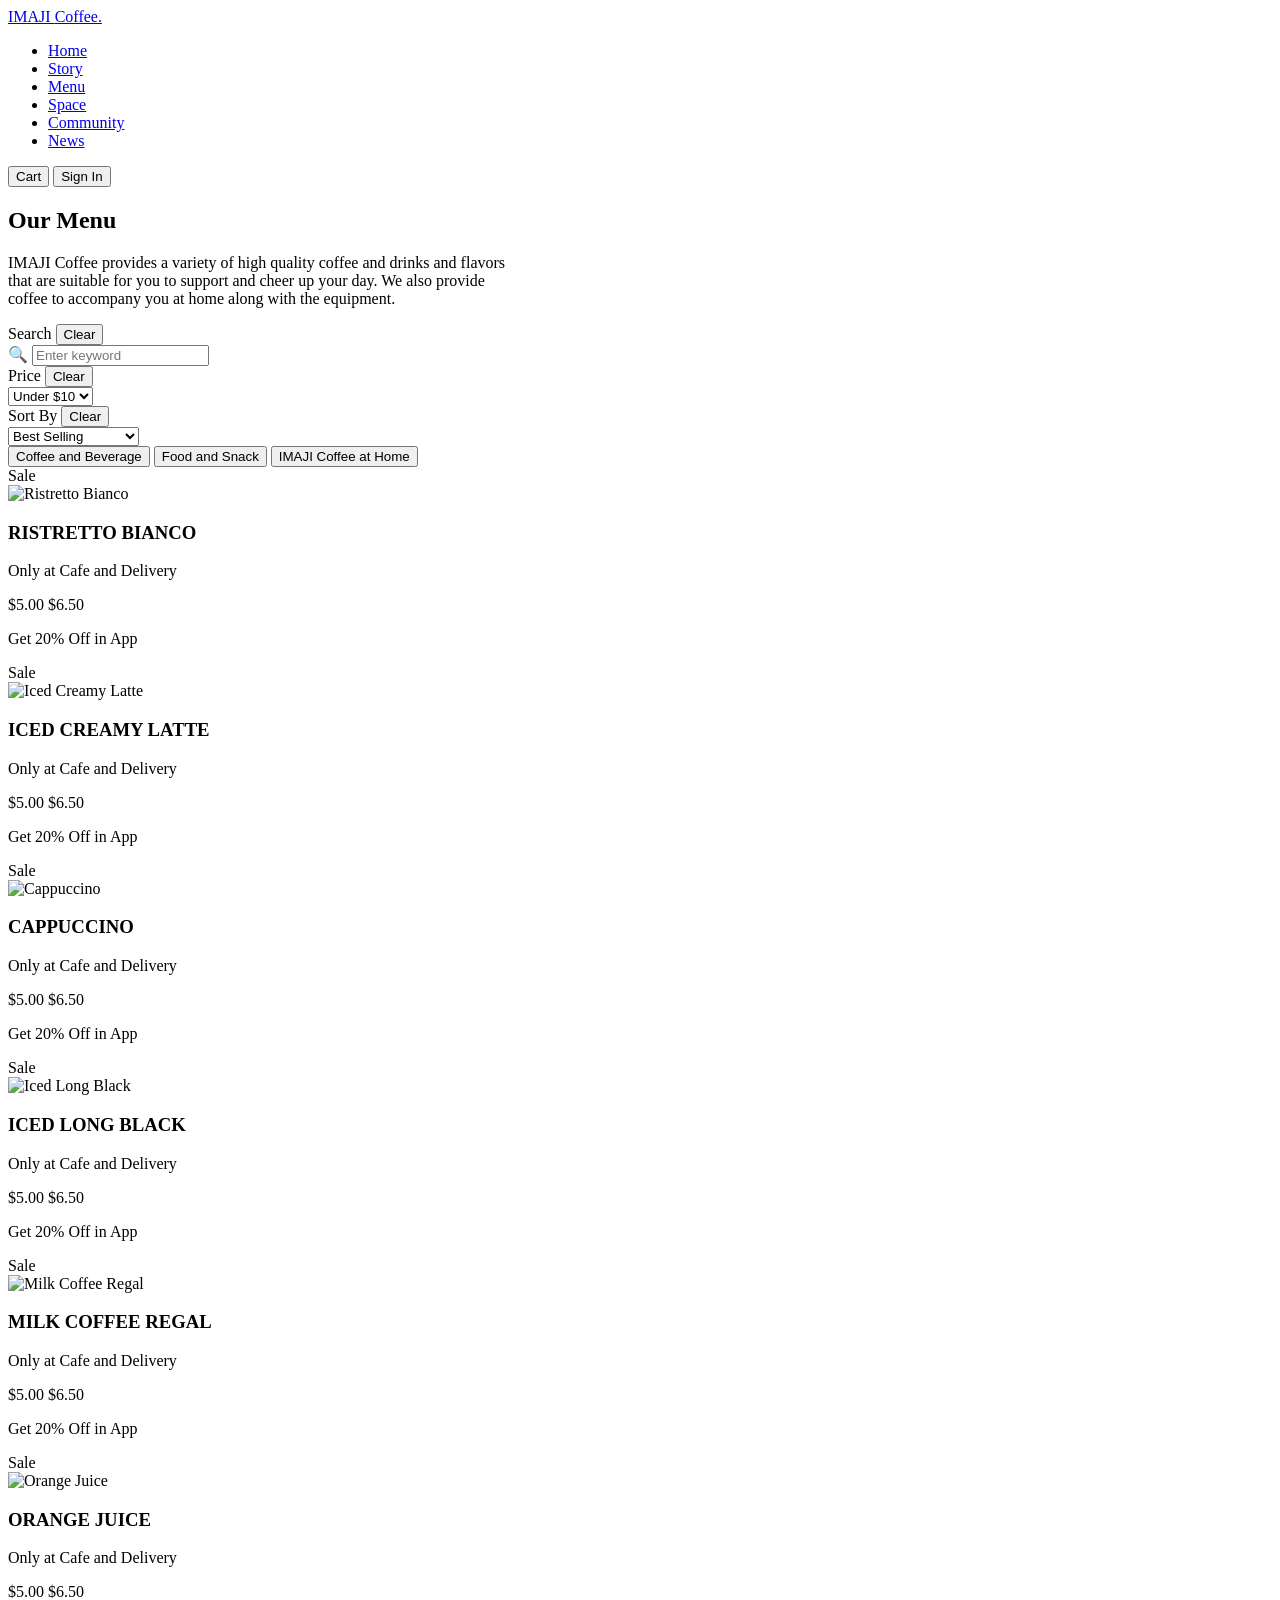
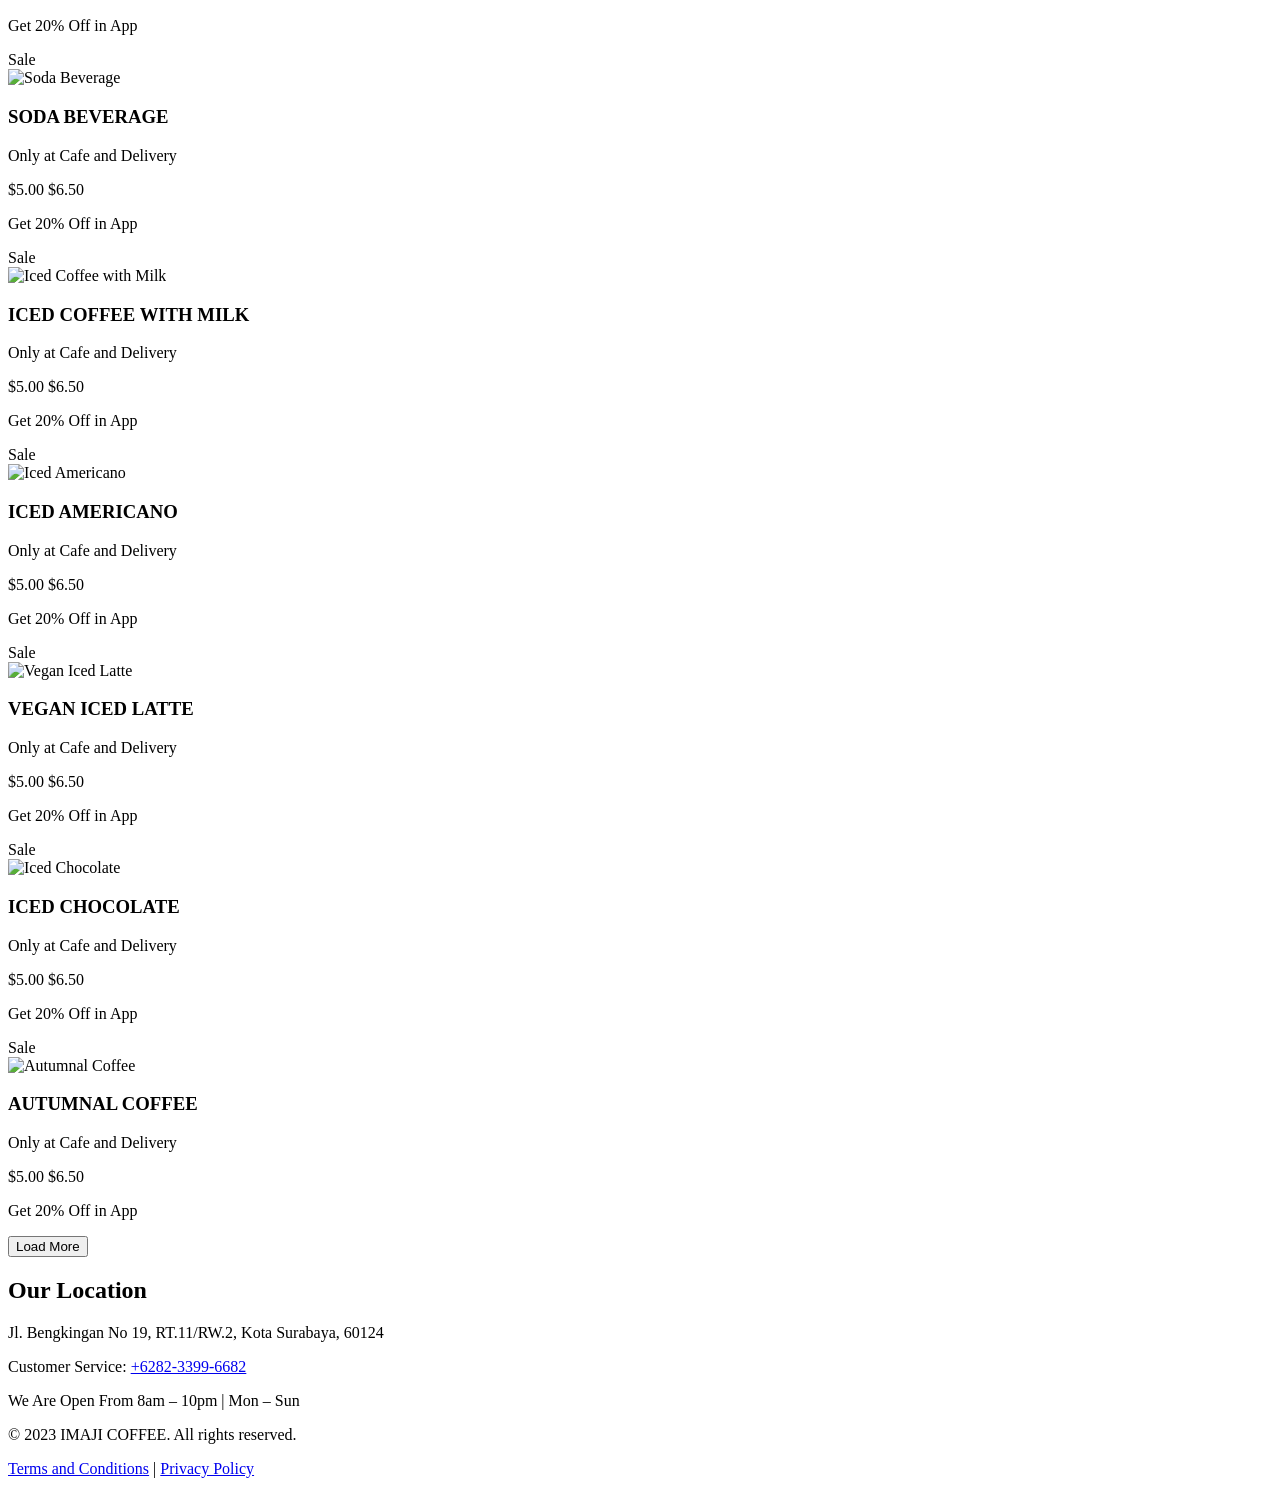
==== index.html @ 06285796 "added HTML structure" ====
<!DOCTYPE html>
<html lang="en">

<head>
    <meta charset="UTF-8">
    <meta name="viewport" content="width=device-width, initial-scale=1.0">
    <title>IMAJI Coffee.</title>
    <link rel="stylesheet" href="./styles/style.css" />
</head>

<body class="page">

    <header class="header">
        <div class="header__inner container">
            <a href="#" class="header__logo">IMAJI <span class="header__logo-accent">Coffee.</span></a>

            <nav class="header__nav nav" aria-label="Main navigation">
                <ul class="nav__list">
                    <li class="nav__item"><a class="nav__link nav__link--active" href="#">Home</a></li>
                    <li class="nav__item"><a class="nav__link" href="#">Story</a></li>
                    <li class="nav__item"><a class="nav__link" href="#">Menu</a></li>
                    <li class="nav__item"><a class="nav__link" href="#">Space</a></li>
                    <li class="nav__item"><a class="nav__link" href="#">Community</a></li>
                    <li class="nav__item"><a class="nav__link" href="#">News</a></li>
                </ul>
            </nav>

            <div class="header__actions">
                <button class="btn btn--small">Cart</button>
                <button class="btn btn--small btn--outline">Sign In</button>
            </div>
        </div>
    </header>

    <main class="main">
        <section class="hero">
            <div class="hero__inner container">
                <h1 class="hero__title">Our Menu</h1>
                <p class="hero__subtitle">
                    IMAJI Coffee provides a variety of high quality coffee and drinks and flavors<br>
                    that are suitable for you to support and cheer up your day. We also provide<br>
                    coffee to accompany you at home along with the equipment.
                </p>
            </div>
        </section>

        <section class="filters">
            <div class="filters__inner container">
                <form class="filters__form" action="#" method="get">

                    <div class="filters__field filters__field--search">
                        <div class="filters__label-row">
                            <label for="search" class="filters__label">Search</label>
                            <button class="filters__clear" type="button">Clear</button>
                        </div>

                        <div class="filters__control filters__control--search">
                            <span class="filters__icon" aria-hidden="true">🔍</span>
                            <input class="filters__input filters__input--text" type="search" id="search" name="search"
                                placeholder="Enter keyword" />
                        </div>
                    </div>

                    <div class="filters__field filters__field--price">
                        <div class="filters__label-row">
                            <label for="price" class="filters__label">Price</label>
                            <button class="filters__clear" type="button">Clear</button>
                        </div>

                        <div class="filters__control">
                            <select class="filters__input filters__input--select" id="price" name="price">
                                <option value="">Under $10</option>
                                <option value="10-20">$10 – $20</option>
                                <option value="20+">$20+</option>
                            </select>
                        </div>
                    </div>

                    <div class="filters__field filters__field--sort">
                        <div class="filters__label-row">
                            <label for="sort" class="filters__label">Sort By</label>
                            <button class="filters__clear" type="button">Clear</button>
                        </div>

                        <div class="filters__control">
                            <select class="filters__input filters__input--select" id="sort" name="sort">
                                <option value="best">Best Selling</option>
                                <option value="price-low">Price: Low to High</option>
                                <option value="price-high">Price: High to Low</option>
                            </select>
                        </div>
                    </div>

                </form>

                <div class="filters__categories" aria-label="Menu categories">
                    <button class="filters__category filters__category--active" type="button">
                        Coffee and Beverage
                    </button>
                    <button class="filters__category" type="button">
                        Food and Snack
                    </button>
                    <button class="filters__category" type="button">
                        IMAJI Coffee at Home
                    </button>
                </div>
            </div>
        </section>

        <section class="products">
            <div class="products__inner container">
                <div class="products__grid">
                    <article class="product-card product-card--sale">
                        <div class="product-card__badge">Sale</div>
                        <img src="img/menu-1.jpg" alt="Ristretto Bianco" class="product-card__image">
                        <h3 class="product-card__name">RISTRETTO BIANCO</h3>
                        <p class="product-card__tagline">Only at Cafe and Delivery</p>
                        <div class="product-card__price">
                            <span class="product-card__price-current">$5.00</span>
                            <span class="product-card__price-old">$6.50</span>
                        </div>
                        <p class="product-card__note">Get 20% Off in App</p>
                    </article>

                    <article class="product-card product-card--sale">
                        <div class="product-card__badge">Sale</div>
                        <img src="img/menu-2.jpg" alt="Iced Creamy Latte" class="product-card__image">
                        <h3 class="product-card__name">ICED CREAMY LATTE</h3>
                        <p class="product-card__tagline">Only at Cafe and Delivery</p>
                        <div class="product-card__price">
                            <span class="product-card__price-current">$5.00</span>
                            <span class="product-card__price-old">$6.50</span>
                        </div>
                        <p class="product-card__note">Get 20% Off in App</p>
                    </article>

                    <article class="product-card product-card--sale">
                        <div class="product-card__badge">Sale</div>
                        <img src="img/menu-3.jpg" alt="Cappuccino" class="product-card__image">
                        <h3 class="product-card__name">CAPPUCCINO</h3>
                        <p class="product-card__tagline">Only at Cafe and Delivery</p>
                        <div class="product-card__price">
                            <span class="product-card__price-current">$5.00</span>
                            <span class="product-card__price-old">$6.50</span>
                        </div>
                        <p class="product-card__note">Get 20% Off in App</p>
                    </article>

                    <article class="product-card product-card--sale">
                        <div class="product-card__badge">Sale</div>
                        <img src="img/menu-4.jpg" alt="Iced Long Black" class="product-card__image">
                        <h3 class="product-card__name">ICED LONG BLACK</h3>
                        <p class="product-card__tagline">Only at Cafe and Delivery</p>
                        <div class="product-card__price">
                            <span class="product-card__price-current">$5.00</span>
                            <span class="product-card__price-old">$6.50</span>
                        </div>
                        <p class="product-card__note">Get 20% Off in App</p>
                    </article>

                    <article class="product-card product-card--sale">
                        <div class="product-card__badge">Sale</div>
                        <img src="img/menu-5.jpg" alt="Milk Coffee Regal" class="product-card__image">
                        <h3 class="product-card__name">MILK COFFEE REGAL</h3>
                        <p class="product-card__tagline">Only at Cafe and Delivery</p>
                        <div class="product-card__price">
                            <span class="product-card__price-current">$5.00</span>
                            <span class="product-card__price-old">$6.50</span>
                        </div>
                        <p class="product-card__note">Get 20% Off in App</p>
                    </article>

                    <article class="product-card product-card--sale">
                        <div class="product-card__badge">Sale</div>
                        <img src="img/menu-6.jpg" alt="Orange Juice" class="product-card__image">
                        <h3 class="product-card__name">ORANGE JUICE</h3>
                        <p class="product-card__tagline">Only at Cafe and Delivery</p>
                        <div class="product-card__price">
                            <span class="product-card__price-current">$5.00</span>
                            <span class="product-card__price-old">$6.50</span>
                        </div>
                        <p class="product-card__note">Get 20% Off in App</p>
                    </article>

                    <article class="product-card product-card--sale">
                        <div class="product-card__badge">Sale</div>
                        <img src="img/menu-7.jpg" alt="Soda Beverage" class="product-card__image">
                        <h3 class="product-card__name">SODA BEVERAGE</h3>
                        <p class="product-card__tagline">Only at Cafe and Delivery</p>
                        <div class="product-card__price">
                            <span class="product-card__price-current">$5.00</span>
                            <span class="product-card__price-old">$6.50</span>
                        </div>
                        <p class="product-card__note">Get 20% Off in App</p>
                    </article>

                    <article class="product-card product-card--sale">
                        <div class="product-card__badge">Sale</div>
                        <img src="img/menu-8.jpg" alt="Iced Coffee with Milk" class="product-card__image">
                        <h3 class="product-card__name">ICED COFFEE WITH MILK</h3>
                        <p class="product-card__tagline">Only at Cafe and Delivery</p>
                        <div class="product-card__price">
                            <span class="product-card__price-current">$5.00</span>
                            <span class="product-card__price-old">$6.50</span>
                        </div>
                        <p class="product-card__note">Get 20% Off in App</p>
                    </article>

                    <article class="product-card product-card--sale">
                        <div class="product-card__badge">Sale</div>
                        <img src="img/menu-9.jpg" alt="Iced Americano" class="product-card__image">
                        <h3 class="product-card__name">ICED AMERICANO</h3>
                        <p class="product-card__tagline">Only at Cafe and Delivery</p>
                        <div class="product-card__price">
                            <span class="product-card__price-current">$5.00</span>
                            <span class="product-card__price-old">$6.50</span>
                        </div>
                        <p class="product-card__note">Get 20% Off in App</p>
                    </article>

                    <article class="product-card product-card--sale">
                        <div class="product-card__badge">Sale</div>
                        <img src="img/menu-10.jpg" alt="Vegan Iced Latte" class="product-card__image">
                        <h3 class="product-card__name">VEGAN ICED LATTE</h3>
                        <p class="product-card__tagline">Only at Cafe and Delivery</p>
                        <div class="product-card__price">
                            <span class="product-card__price-current">$5.00</span>
                            <span class="product-card__price-old">$6.50</span>
                        </div>
                        <p class="product-card__note">Get 20% Off in App</p>
                    </article>

                    <article class="product-card product-card--sale">
                        <div class="product-card__badge">Sale</div>
                        <img src="img/menu-11.jpg" alt="Iced Chocolate" class="product-card__image">
                        <h3 class="product-card__name">ICED CHOCOLATE</h3>
                        <p class="product-card__tagline">Only at Cafe and Delivery</p>
                        <div class="product-card__price">
                            <span class="product-card__price-current">$5.00</span>
                            <span class="product-card__price-old">$6.50</span>
                        </div>
                        <p class="product-card__note">Get 20% Off in App</p>
                    </article>

                    <article class="product-card product-card--sale">
                        <div class="product-card__badge">Sale</div>
                        <img src="img/menu-12.jpg" alt="Autumnal Coffee" class="product-card__image">
                        <h3 class="product-card__name">AUTUMNAL COFFEE</h3>
                        <p class="product-card__tagline">Only at Cafe and Delivery</p>
                        <div class="product-card__price">
                            <span class="product-card__price-current">$5.00</span>
                            <span class="product-card__price-old">$6.50</span>
                        </div>
                        <p class="product-card__note">Get 20% Off in App</p>
                    </article>
                </div>

                <div class="products__more">
                    <button class="btn btn--load" type="button">Load More</button>
                </div>
            </div>
        </section>

        <section class="location">
            <div class="location__inner container">
                <h2 class="location__title">Our Location</h2>
                <p class="location__address">
                    Jl. Bengkingan No 19, RT.11/RW.2, Kota Surabaya, 60124
                </p>
                <p class="location__contact">
                    Customer Service: <a href="tel:+628233996682">+6282-3399-6682</a>
                </p>
                <p class="location__hours">
                    We Are Open From 8am – 10pm | Mon – Sun
                </p>
            </div>
        </section>
    </main>

    <footer class="footer">
        <div class="footer__inner container">
            <p class="footer__copy">© 2023 IMAJI COFFEE. All rights reserved.</p>
            <p class="footer__links">
                <a href="#">Terms and Conditions</a>
                <span class="footer__divider">|</span>
                <a href="#">Privacy Policy</a>
            </p>
        </div>
    </footer>

    <!-- <script src="./js/main.js"></script> -->
</body>

</html>
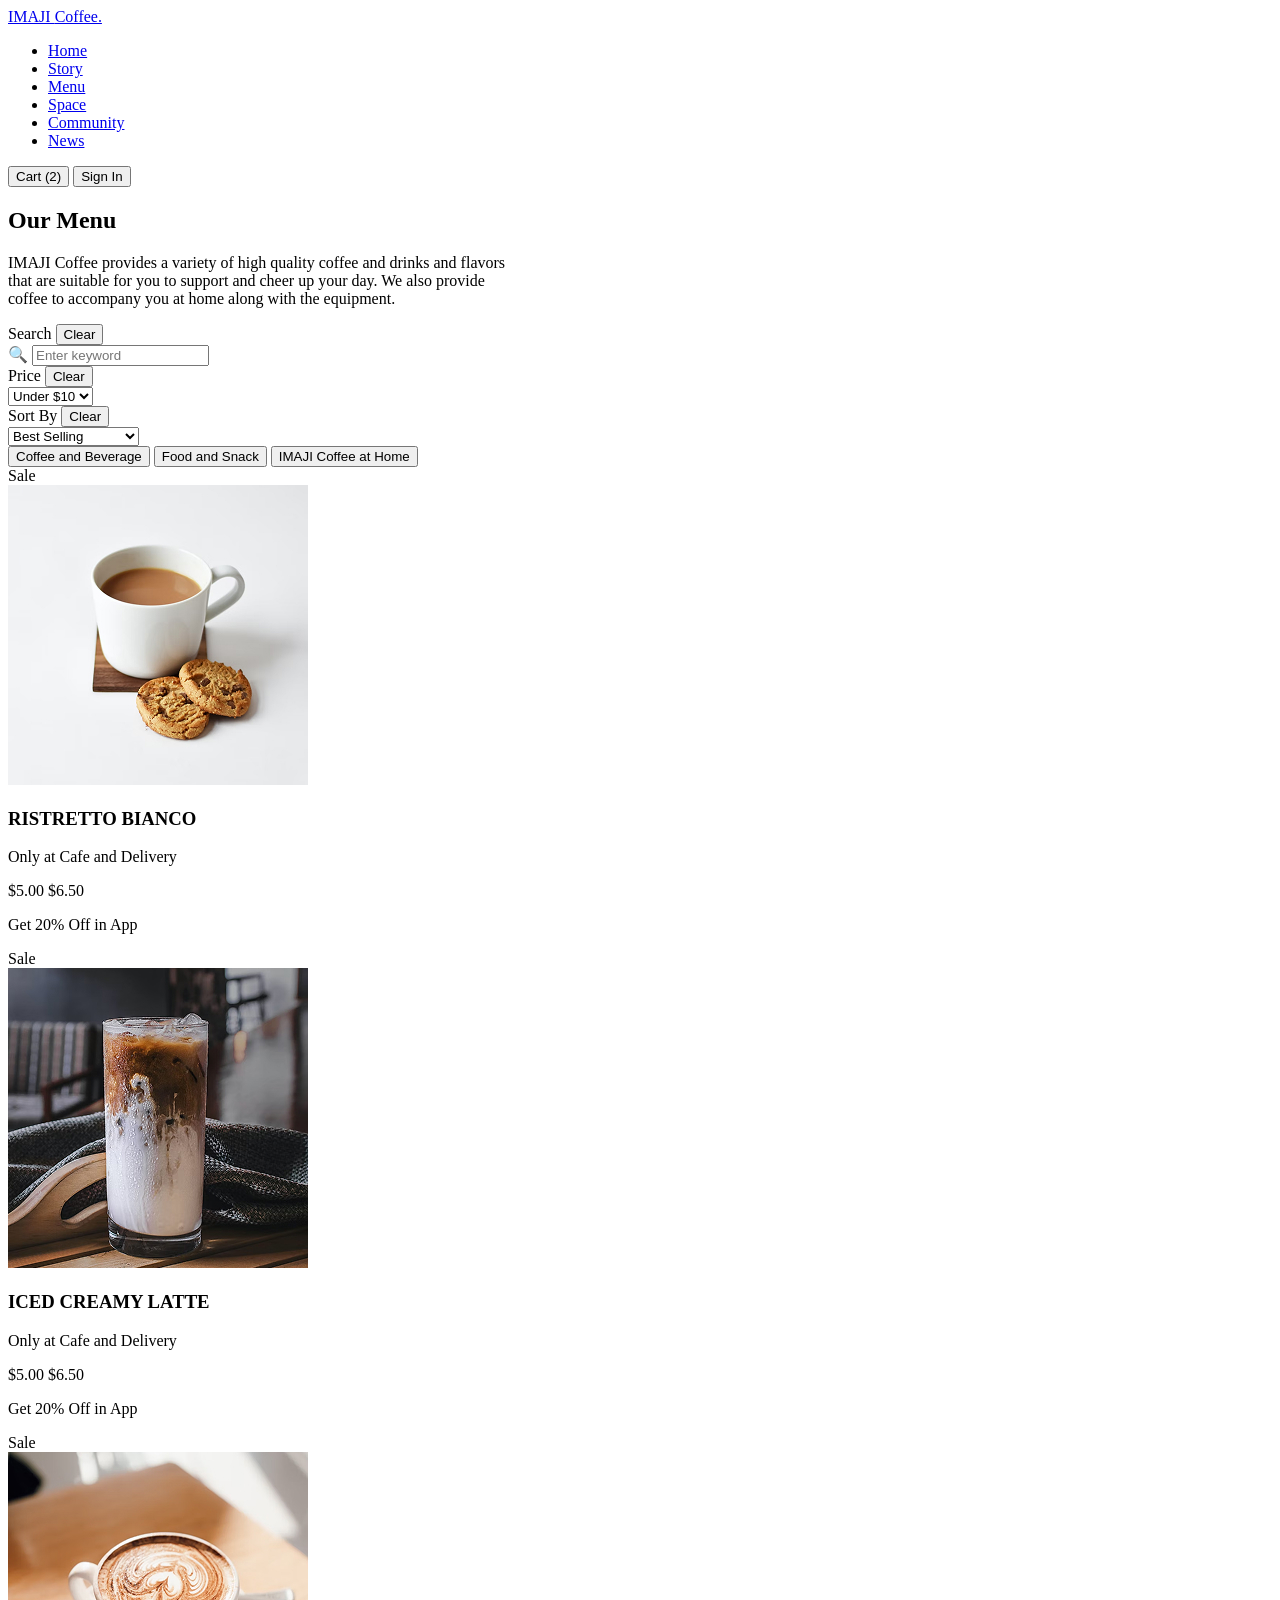
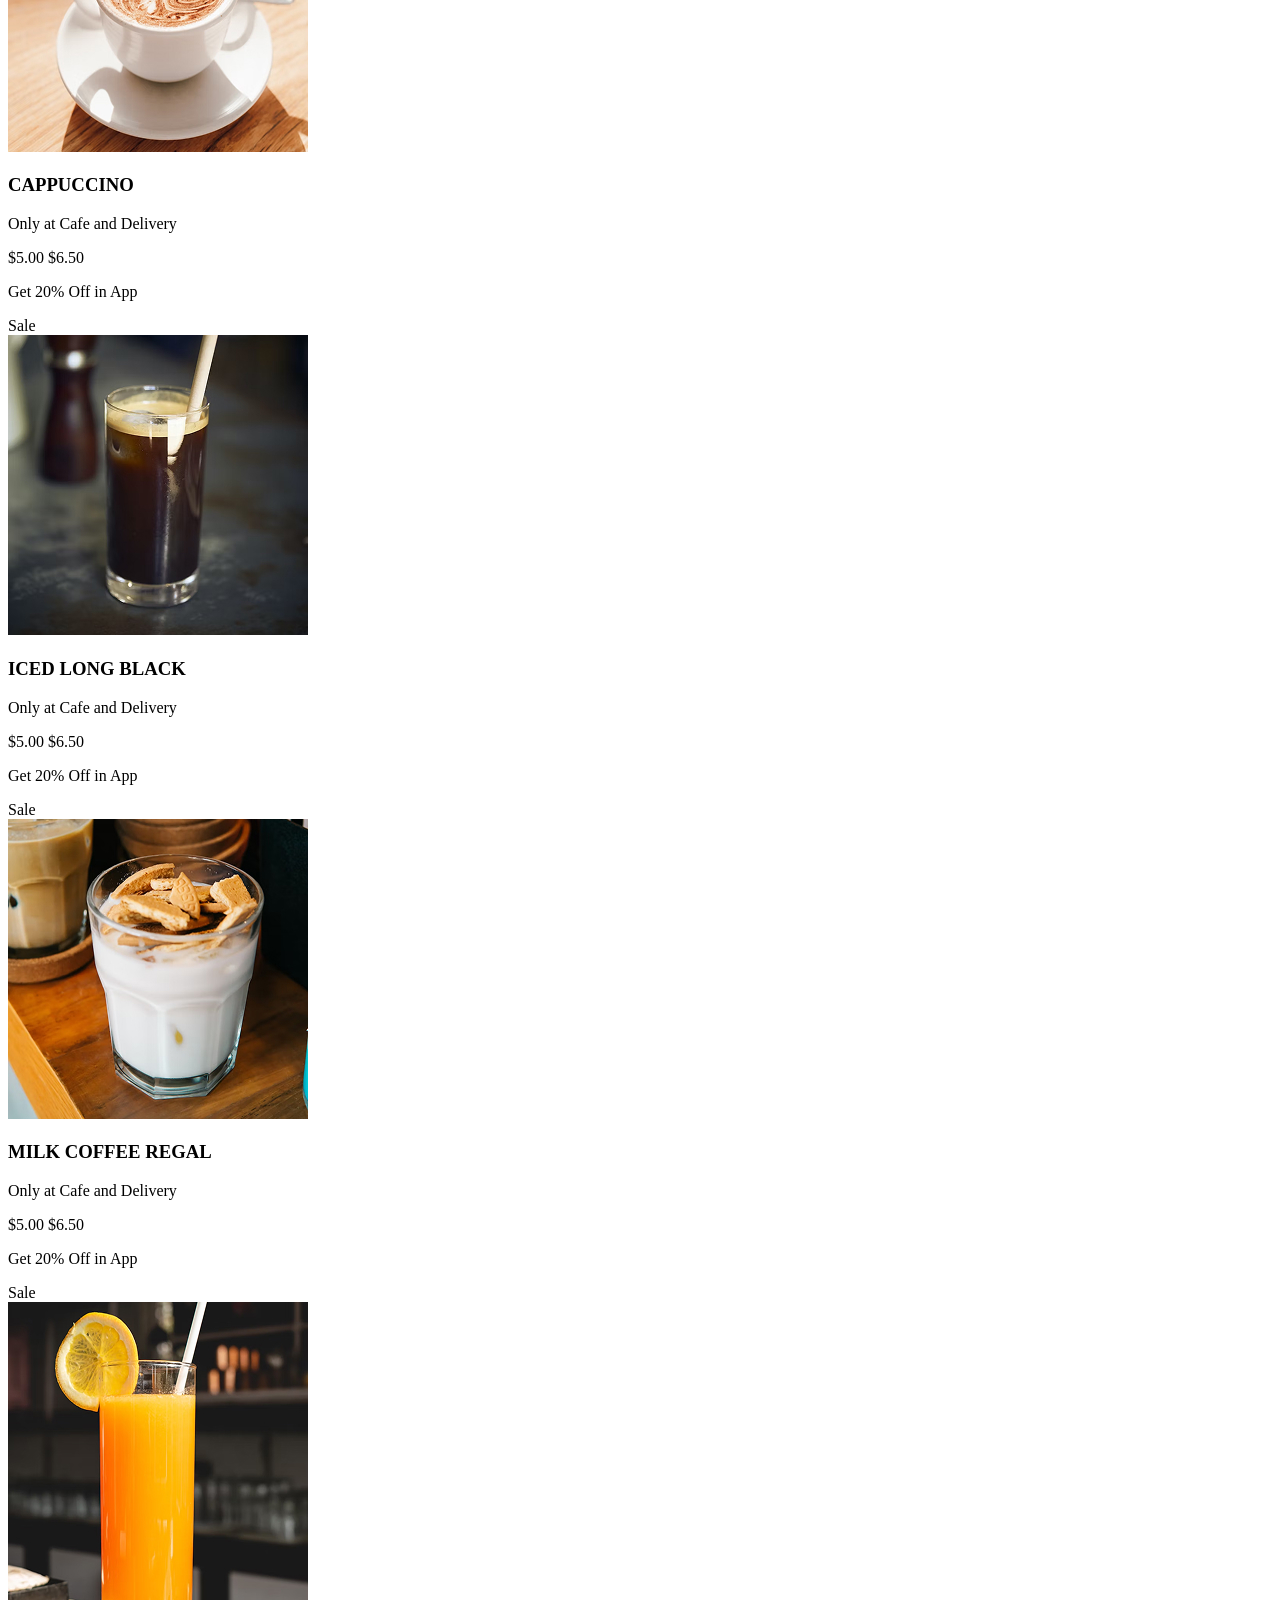
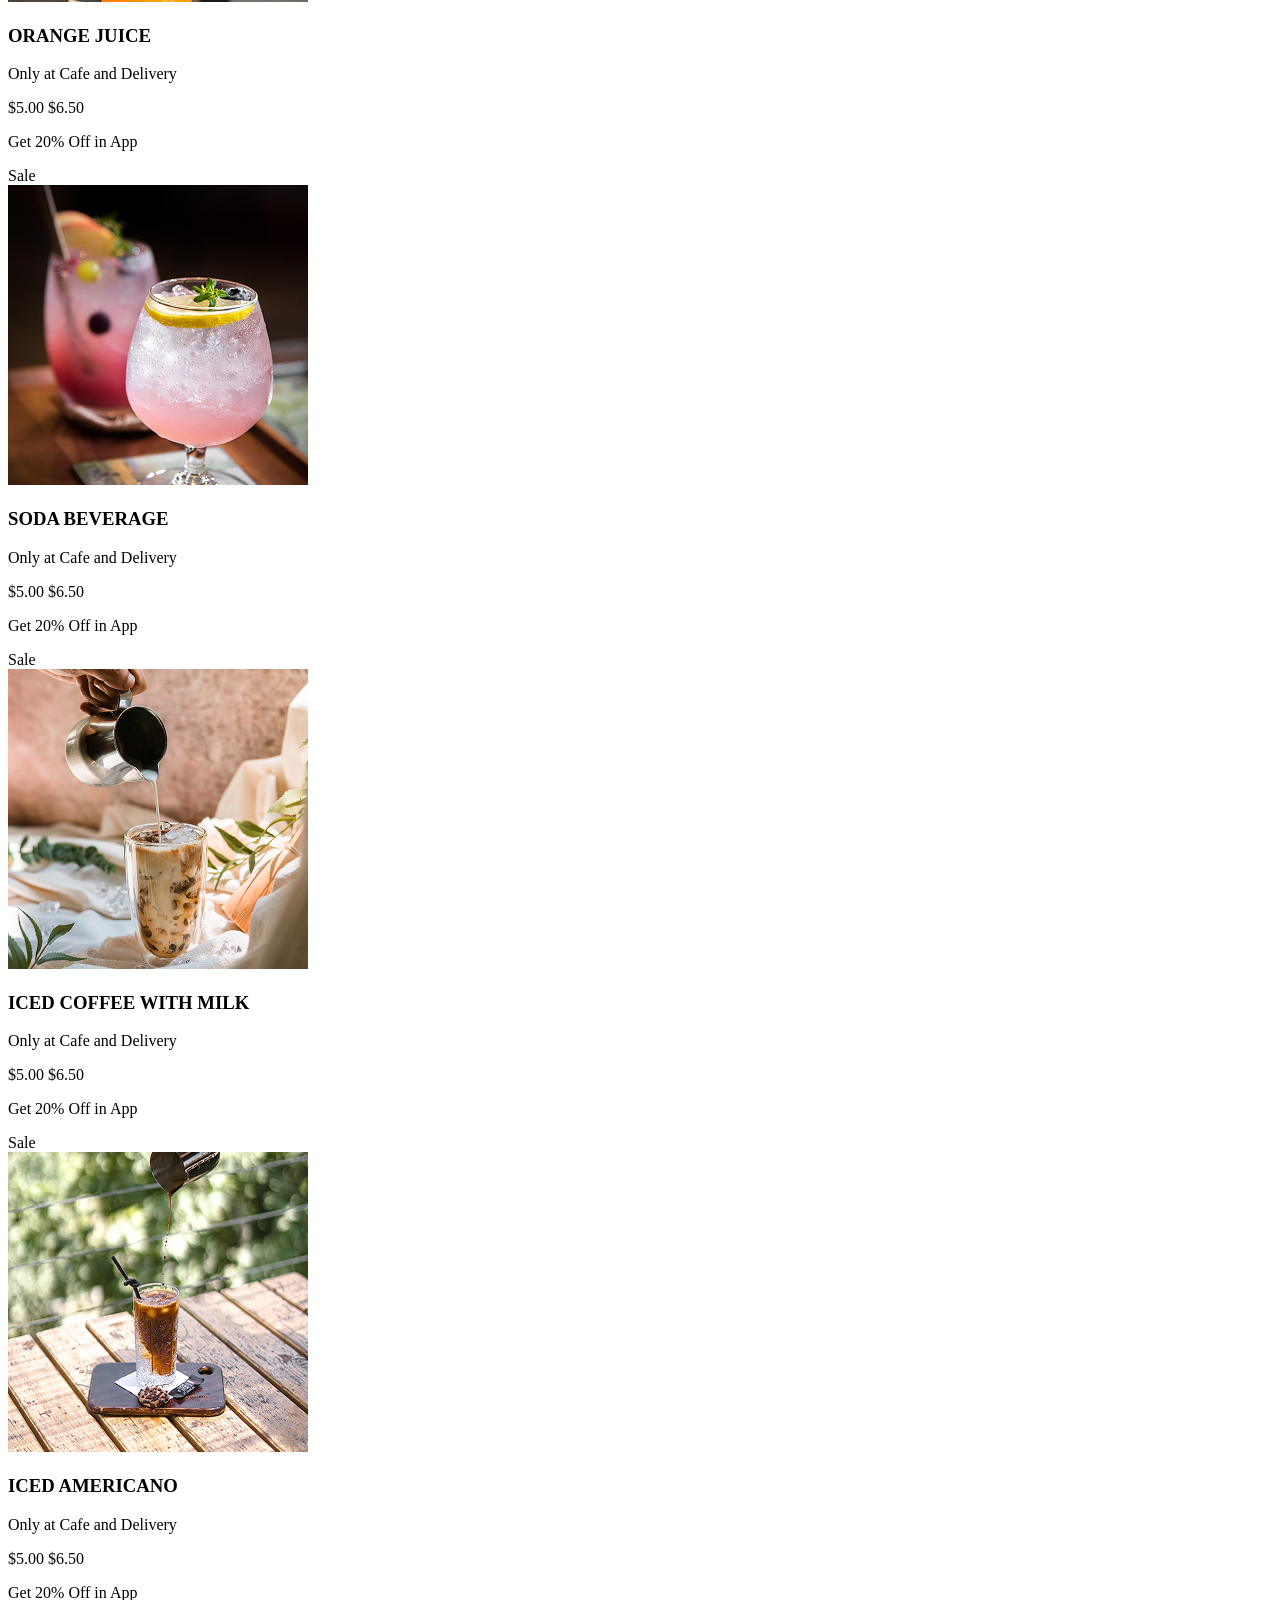
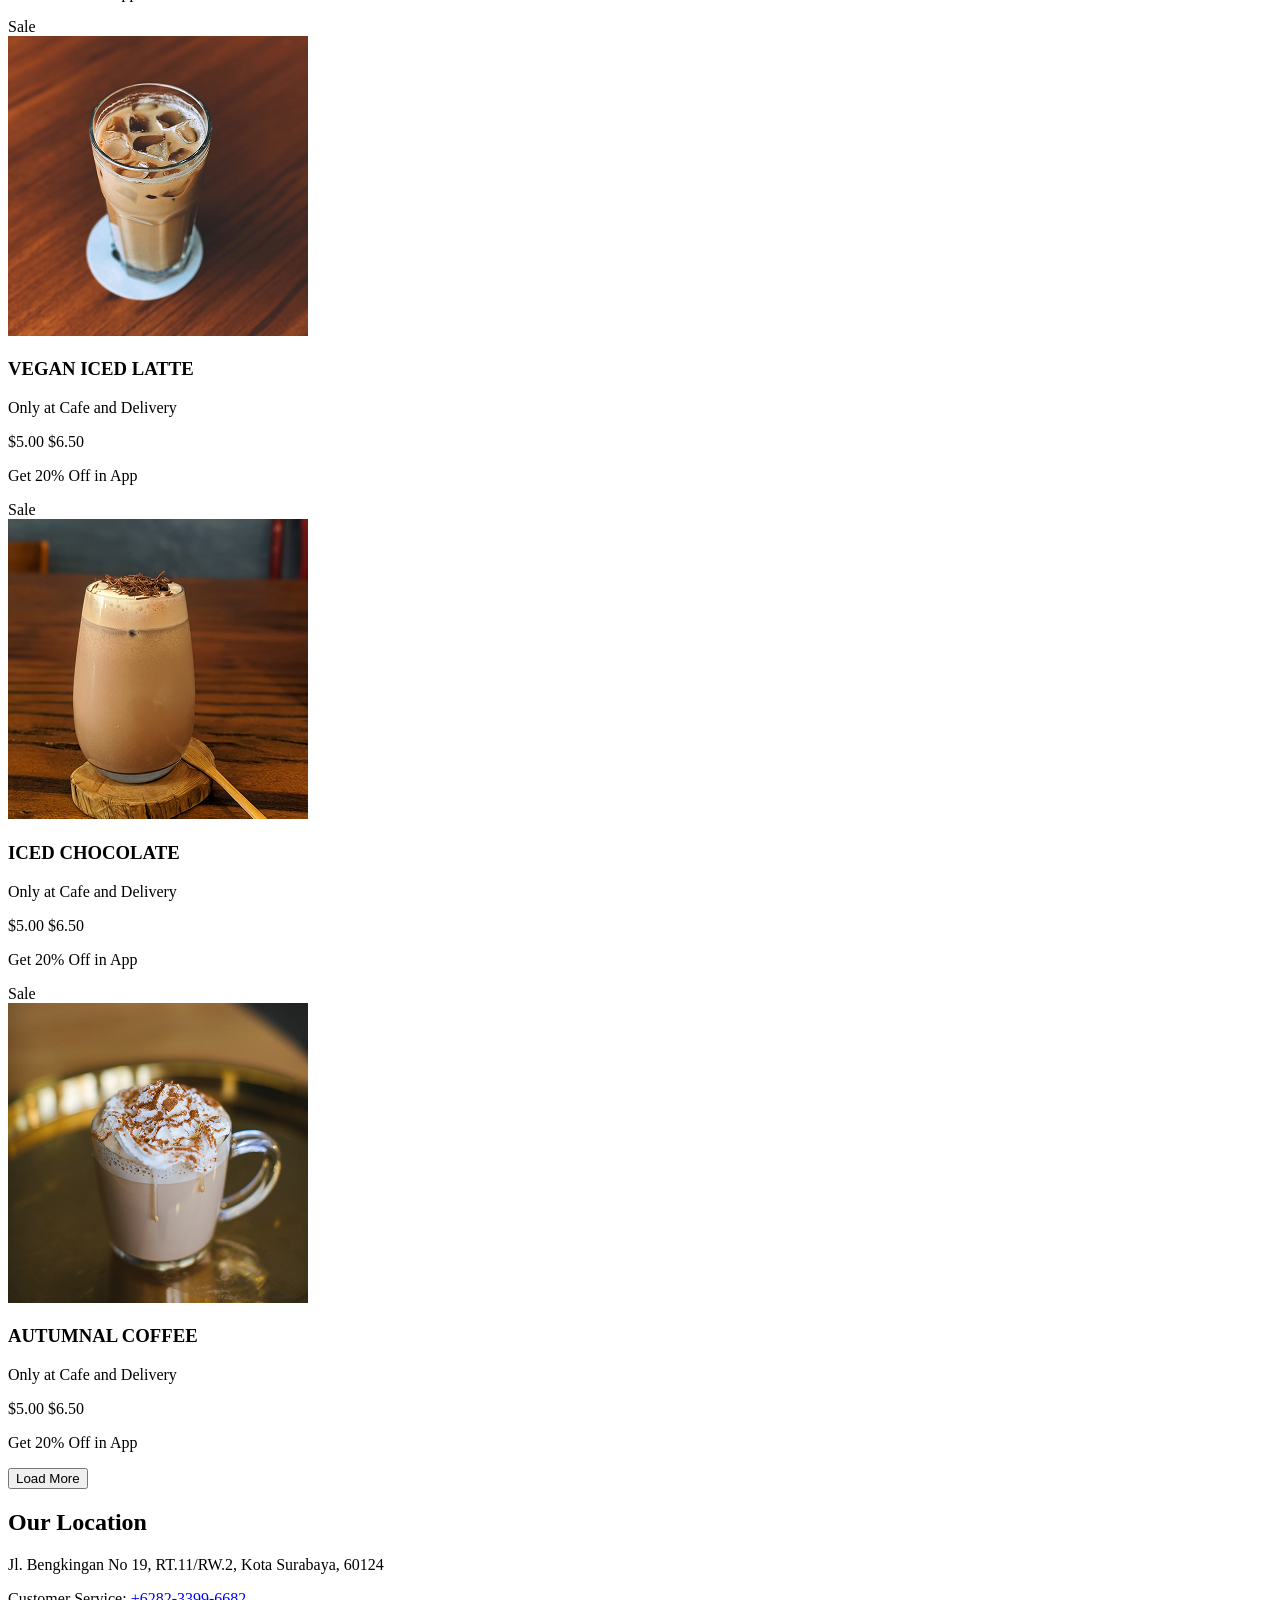
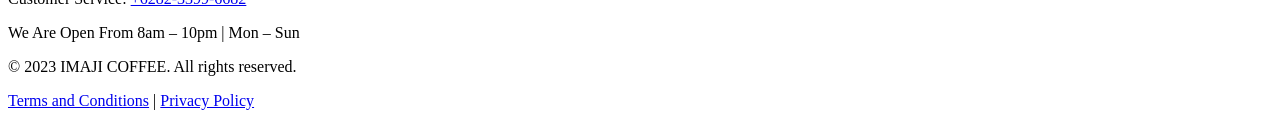
==== commit c5095840: "added product card img" ====
--- a/index.html
+++ b/index.html
@@ -5,6 +5,11 @@
     <meta charset="UTF-8">
     <meta name="viewport" content="width=device-width, initial-scale=1.0">
     <title>IMAJI Coffee.</title>
+    <link rel="preconnect" href="https://fonts.googleapis.com">
+    <link rel="preconnect" href="https://fonts.gstatic.com" crossorigin>
+    <link
+        href="https://fonts.googleapis.com/css2?family=DM+Sans:ital,opsz,wght@0,9..40,100..1000;1,9..40,100..1000&display=swap"
+        rel="stylesheet">
     <link rel="stylesheet" href="./styles/style.css" />
 </head>
 
@@ -26,8 +31,8 @@
             </nav>
 
             <div class="header__actions">
-                <button class="btn btn--small">Cart</button>
-                <button class="btn btn--small btn--outline">Sign In</button>
+                <button class="btn ">Cart (2)</button>
+                <button class="btn btn--outline">Sign In</button>
             </div>
         </div>
     </header>
@@ -64,7 +69,7 @@
                     <div class="filters__field filters__field--price">
                         <div class="filters__label-row">
                             <label for="price" class="filters__label">Price</label>
-                            <button class="filters__clear" type="button">Clear</button>
+                            <button class="filters__clear filters__clear--active" type="button">Clear</button>
                         </div>
 
                         <div class="filters__control">
@@ -79,7 +84,7 @@
                     <div class="filters__field filters__field--sort">
                         <div class="filters__label-row">
                             <label for="sort" class="filters__label">Sort By</label>
-                            <button class="filters__clear" type="button">Clear</button>
+                            <button class="filters__clear filters__clear--active" type="button">Clear</button>
                         </div>
 
                         <div class="filters__control">
@@ -288,7 +293,7 @@
         </div>
     </footer>
 
-    <!-- <script src="./js/main.js"></script> -->
+    <script src="./js/main.js"></script>
 </body>
 
 </html>
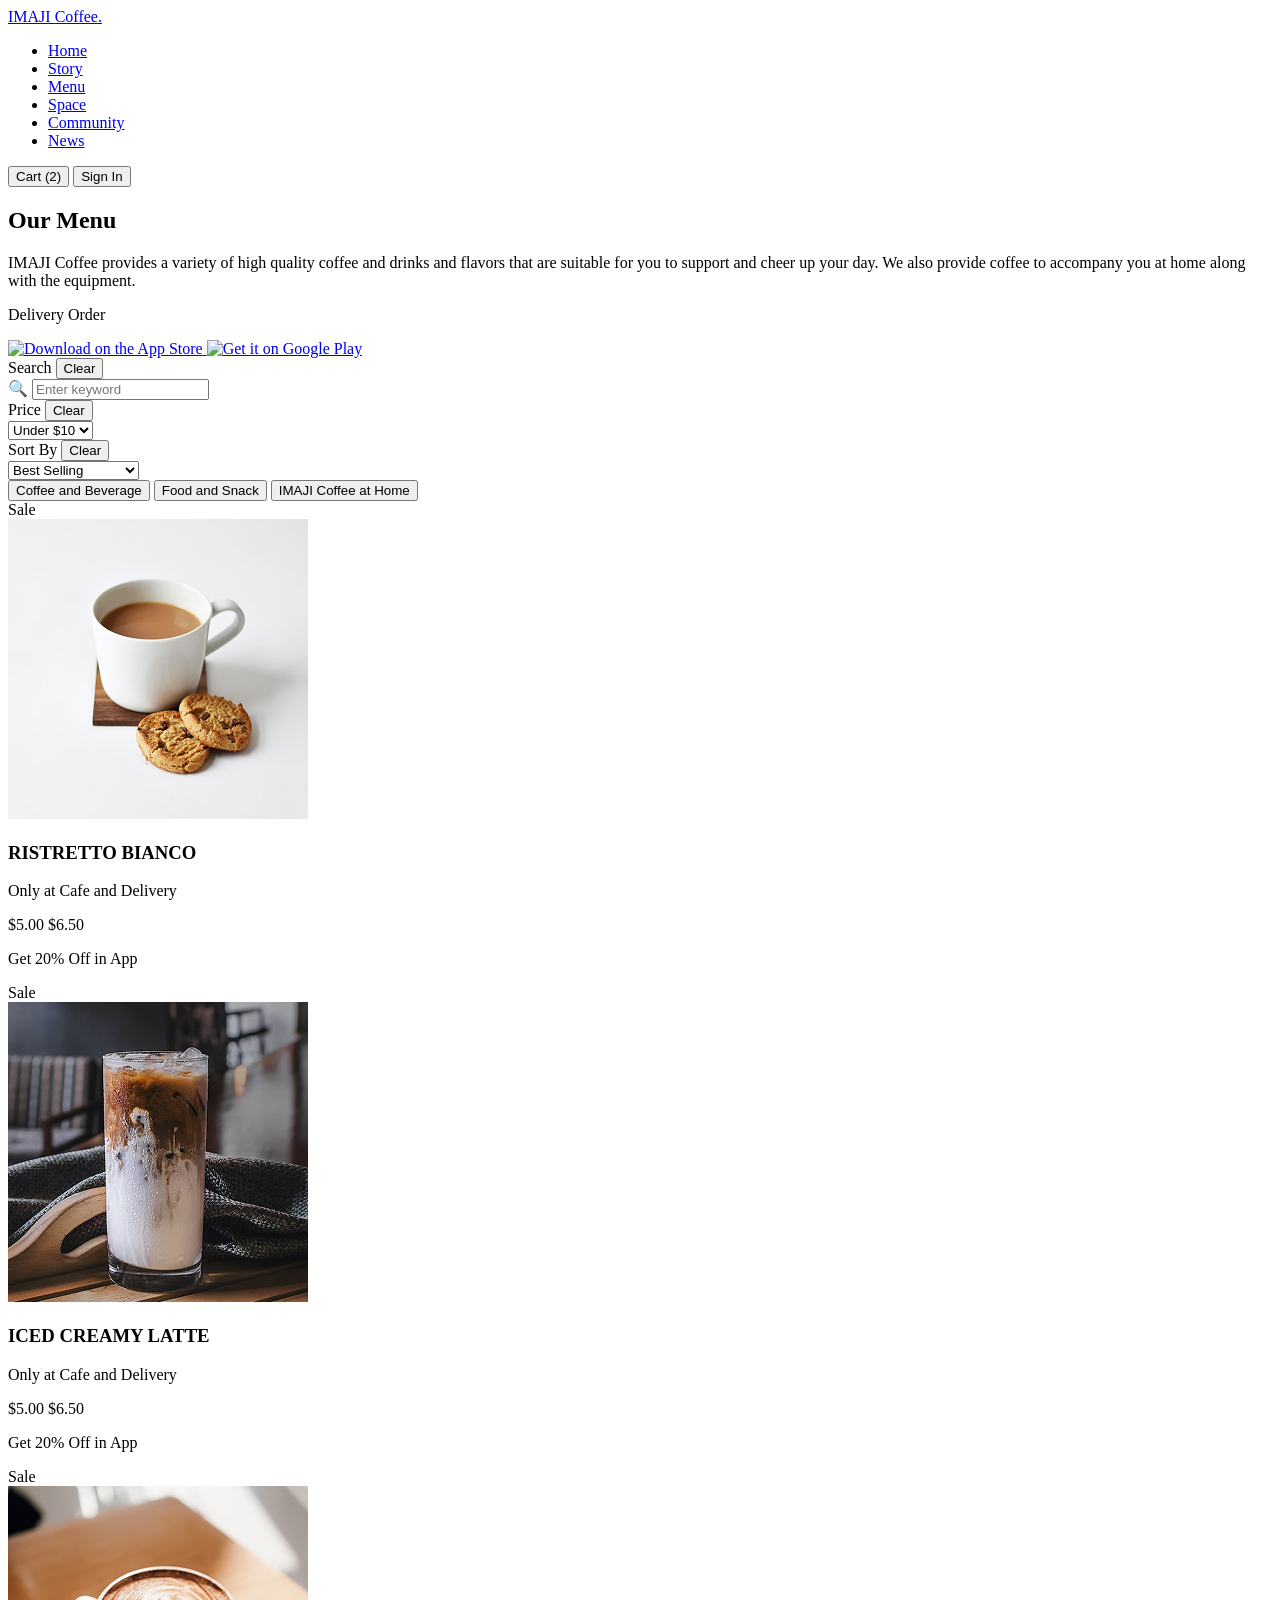
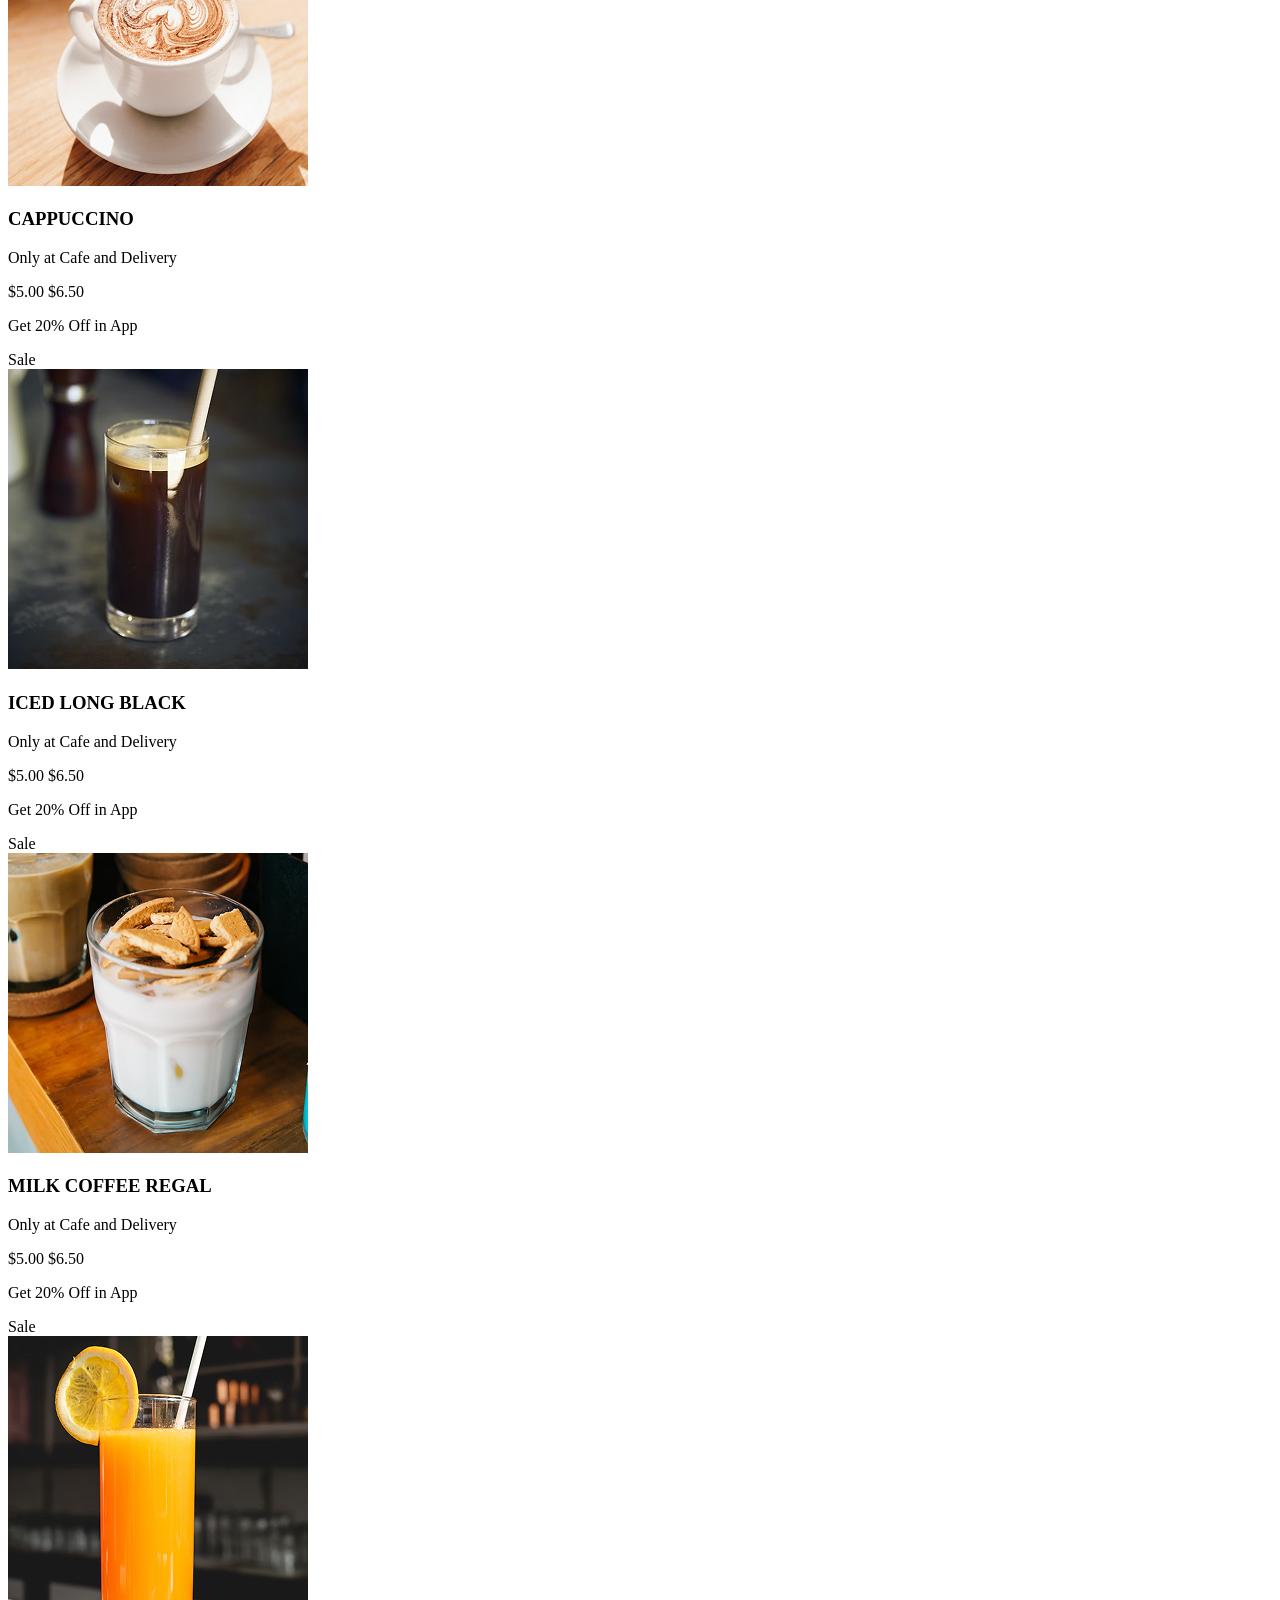
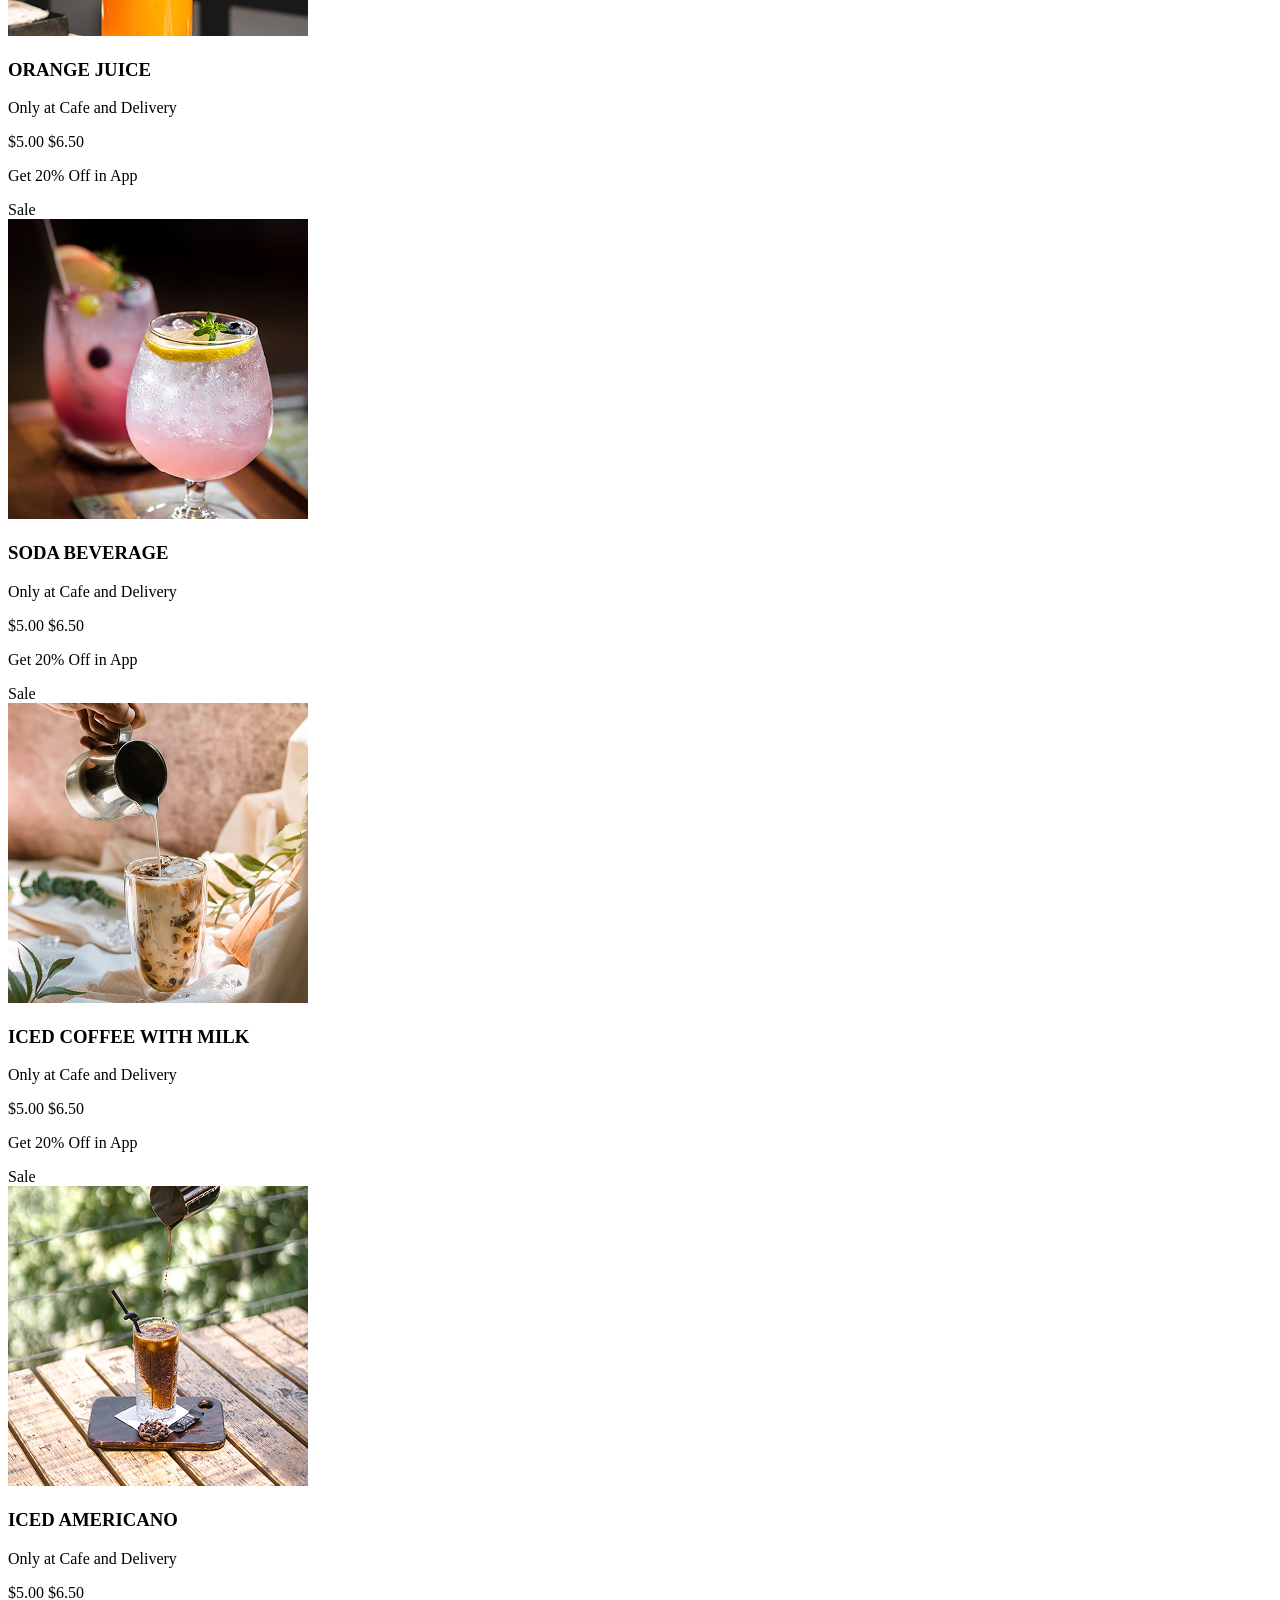
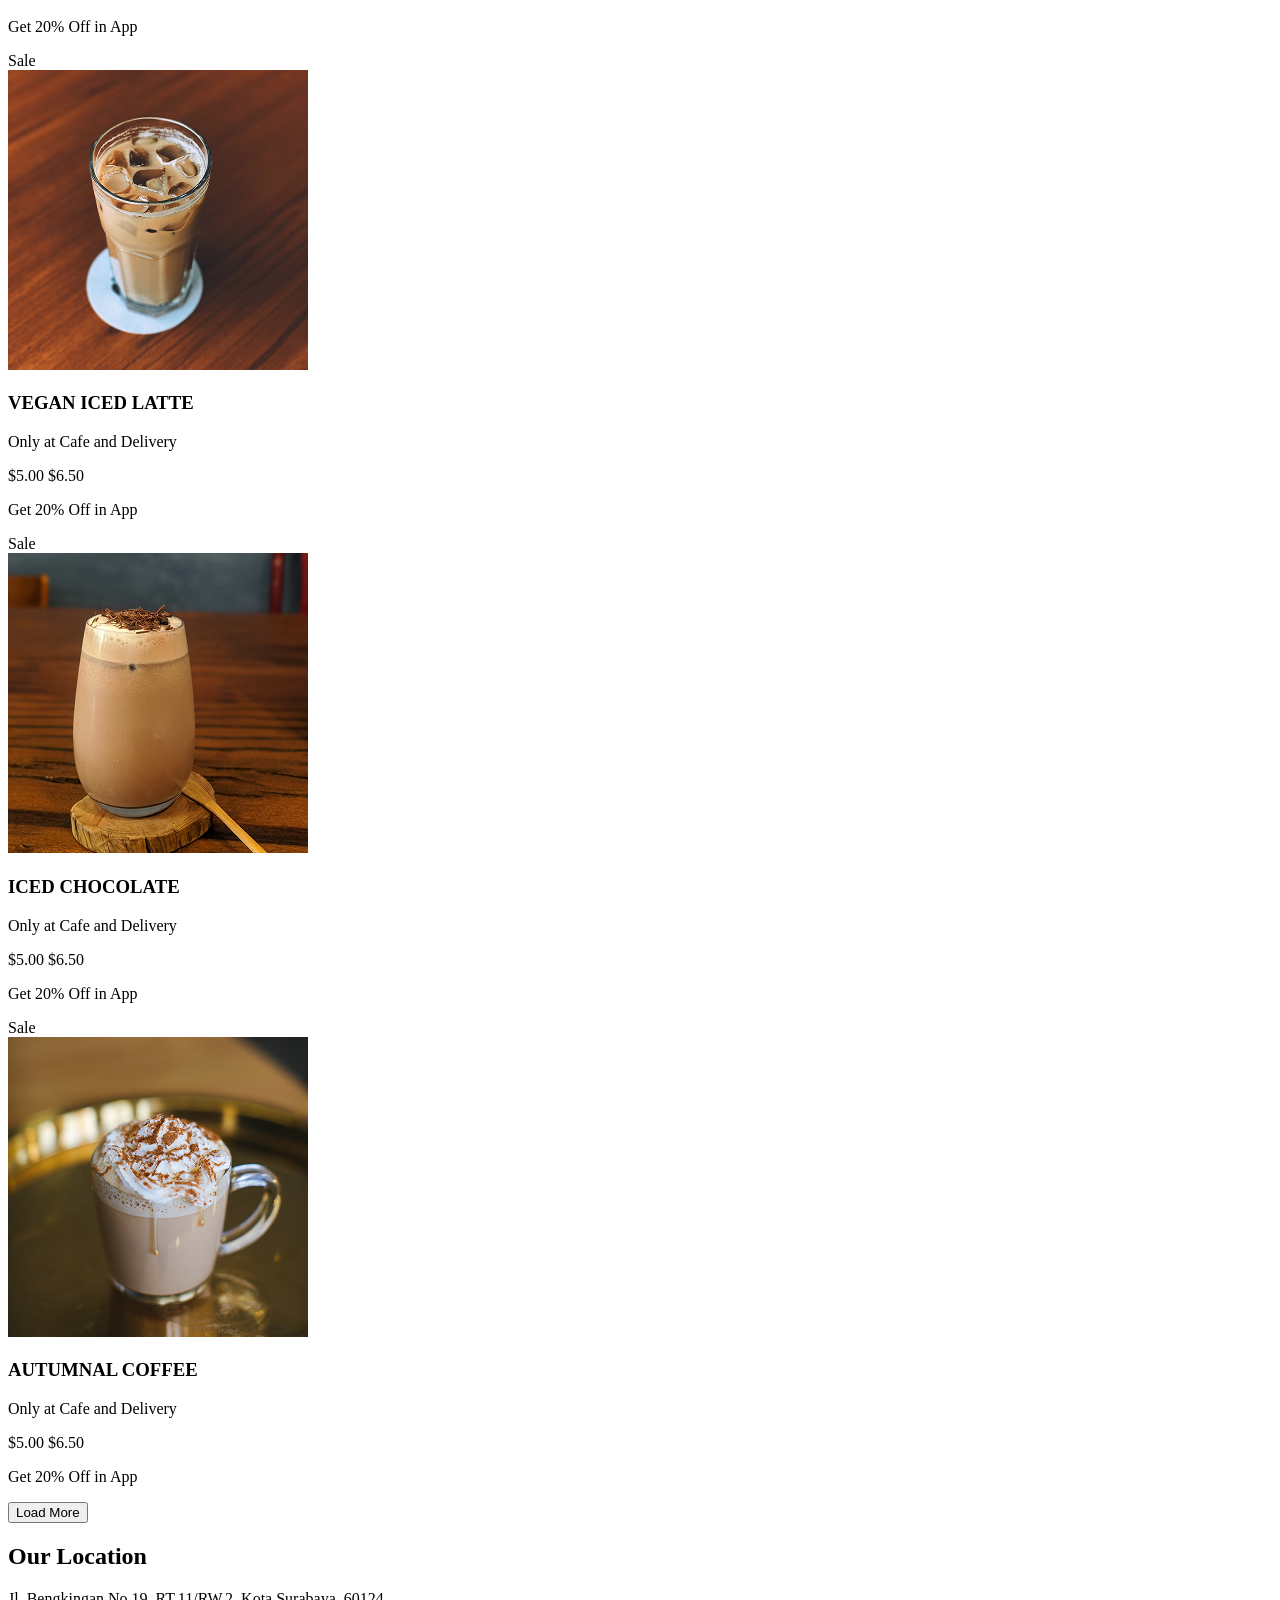
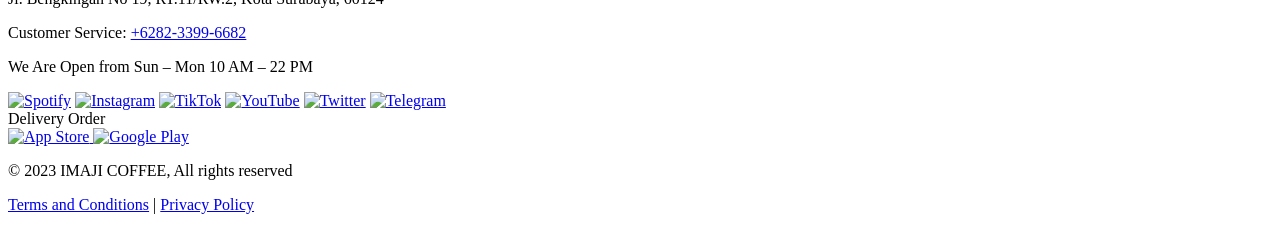
==== commit 27d33750: "fixed html structure" ====
--- a/index.html
+++ b/index.html
@@ -13,12 +13,10 @@
     <link rel="stylesheet" href="./styles/style.css" />
 </head>
 
-<body class="page">
-
+<body>
     <header class="header">
-        <div class="header__inner container">
+        <div class="container header__inner ">
             <a href="#" class="header__logo">IMAJI <span class="header__logo-accent">Coffee.</span></a>
-
             <nav class="header__nav nav" aria-label="Main navigation">
                 <ul class="nav__list">
                     <li class="nav__item"><a class="nav__link nav__link--active" href="#">Home</a></li>
@@ -29,7 +27,6 @@
                     <li class="nav__item"><a class="nav__link" href="#">News</a></li>
                 </ul>
             </nav>
-
             <div class="header__actions">
                 <button class="btn ">Cart (2)</button>
                 <button class="btn btn--outline">Sign In</button>
@@ -39,20 +36,32 @@
 
     <main class="main">
         <section class="hero">
-            <div class="hero__inner container">
-                <h1 class="hero__title">Our Menu</h1>
-                <p class="hero__subtitle">
-                    IMAJI Coffee provides a variety of high quality coffee and drinks and flavors<br>
-                    that are suitable for you to support and cheer up your day. We also provide<br>
-                    coffee to accompany you at home along with the equipment.
-                </p>
+            <div class="container hero__inner ">
+                <div class="hero__content">
+                    <h1 class="hero__title">Our Menu</h1>
+                    <p class="hero__subtitle">
+                        IMAJI Coffee provides a variety of high quality coffee and drinks and flavors that are suitable
+                        for you to support and cheer up your day. We also provide coffee to accompany you at home along
+                        with the equipment.
+                    </p>
+                </div>
+                <aside class="hero__delivery" aria-label="Delivery order apps">
+                    <p class="hero__delivery-title">Delivery Order</p>
+
+                    <a href="#" class="hero__store">
+                        <img src="img/appstore.png" alt="Download on the App Store">
+                    </a>
+
+                    <a href="#" class="hero__store">
+                        <img src="img/googleplay.png" alt="Get it on Google Play">
+                    </a>
+                </aside>
             </div>
         </section>
 
         <section class="filters">
-            <div class="filters__inner container">
+            <div class="container filters__inner ">
                 <form class="filters__form" action="#" method="get">
-
                     <div class="filters__field filters__field--search">
                         <div class="filters__label-row">
                             <label for="search" class="filters__label">Search</label>
@@ -97,23 +106,22 @@
                     </div>
 
                 </form>
-
-                <div class="filters__categories" aria-label="Menu categories">
-                    <button class="filters__category filters__category--active" type="button">
-                        Coffee and Beverage
-                    </button>
-                    <button class="filters__category" type="button">
-                        Food and Snack
-                    </button>
-                    <button class="filters__category" type="button">
-                        IMAJI Coffee at Home
-                    </button>
-                </div>
+            </div>
+            <div class="container filters__categories" aria-label="Menu categories">
+                <button class="filters__category filters__category--active" type="button">
+                    Coffee and Beverage
+                </button>
+                <button class="filters__category" type="button">
+                    Food and Snack
+                </button>
+                <button class="filters__category" type="button">
+                    IMAJI Coffee at Home
+                </button>
             </div>
         </section>
 
         <section class="products">
-            <div class="products__inner container">
+            <div class="container products__inner ">
                 <div class="products__grid">
                     <article class="product-card product-card--sale">
                         <div class="product-card__badge">Sale</div>
@@ -267,29 +275,56 @@
         </section>
 
         <section class="location">
-            <div class="location__inner container">
+            <div class="container location__inner ">
                 <h2 class="location__title">Our Location</h2>
                 <p class="location__address">
                     Jl. Bengkingan No 19, RT.11/RW.2, Kota Surabaya, 60124
                 </p>
                 <p class="location__contact">
-                    Customer Service: <a href="tel:+628233996682">+6282-3399-6682</a>
+                    Customer Service: <a href="tel:+628233996882">+6282-3399-6682</a>
                 </p>
                 <p class="location__hours">
-                    We Are Open From 8am – 10pm | Mon – Sun
+                    <span>We Are Open from</span> Sun – Mon 10 AM – 22 PM
                 </p>
             </div>
         </section>
     </main>
 
     <footer class="footer">
-        <div class="footer__inner container">
-            <p class="footer__copy">© 2023 IMAJI COFFEE. All rights reserved.</p>
-            <p class="footer__links">
-                <a href="#">Terms and Conditions</a>
-                <span class="footer__divider">|</span>
-                <a href="#">Privacy Policy</a>
-            </p>
+        <div class="container footer__inner">
+
+            <div class="location__bottom">
+                <div class="location__socials">
+                    <a href="#" class="location__social"><img src="img/icons/spotify.svg" alt="Spotify"></a>
+                    <a href="#" class="location__social"><img src="img/icons/instagram.svg" alt="Instagram"></a>
+                    <a href="#" class="location__social"><img src="img/icons/tiktok.svg" alt="TikTok"></a>
+                    <a href="#" class="location__social"><img src="img/icons/youtube.svg" alt="YouTube"></a>
+                    <a href="#" class="location__social"><img src="img/icons/twitter.svg" alt="Twitter"></a>
+                    <a href="#" class="location__social"><img src="img/icons/telegram.svg" alt="Telegram"></a>
+                </div>
+
+                <div class="location__apps">
+                    <span class="location__delivery">Delivery Order</span>
+                    <div class="location__stores">
+                        <a href="#" class="location__store">
+                            <img src="img/appstore.png" alt="App Store">
+                        </a>
+                        <a href="#" class="location__store">
+                            <img src="img/googleplay.png" alt="Google Play">
+                        </a>
+                    </div>
+                </div>
+            </div>
+
+            <div class="footer__bar">
+                <p class="footer__copy">© 2023 IMAJI COFFEE, All rights reserved</p>
+                <p class="footer__links">
+                    <a href="#">Terms and Conditions</a>
+                    <span class="footer__divider">|</span>
+                    <a href="#">Privacy Policy</a>
+                </p>
+            </div>
+
         </div>
     </footer>
 
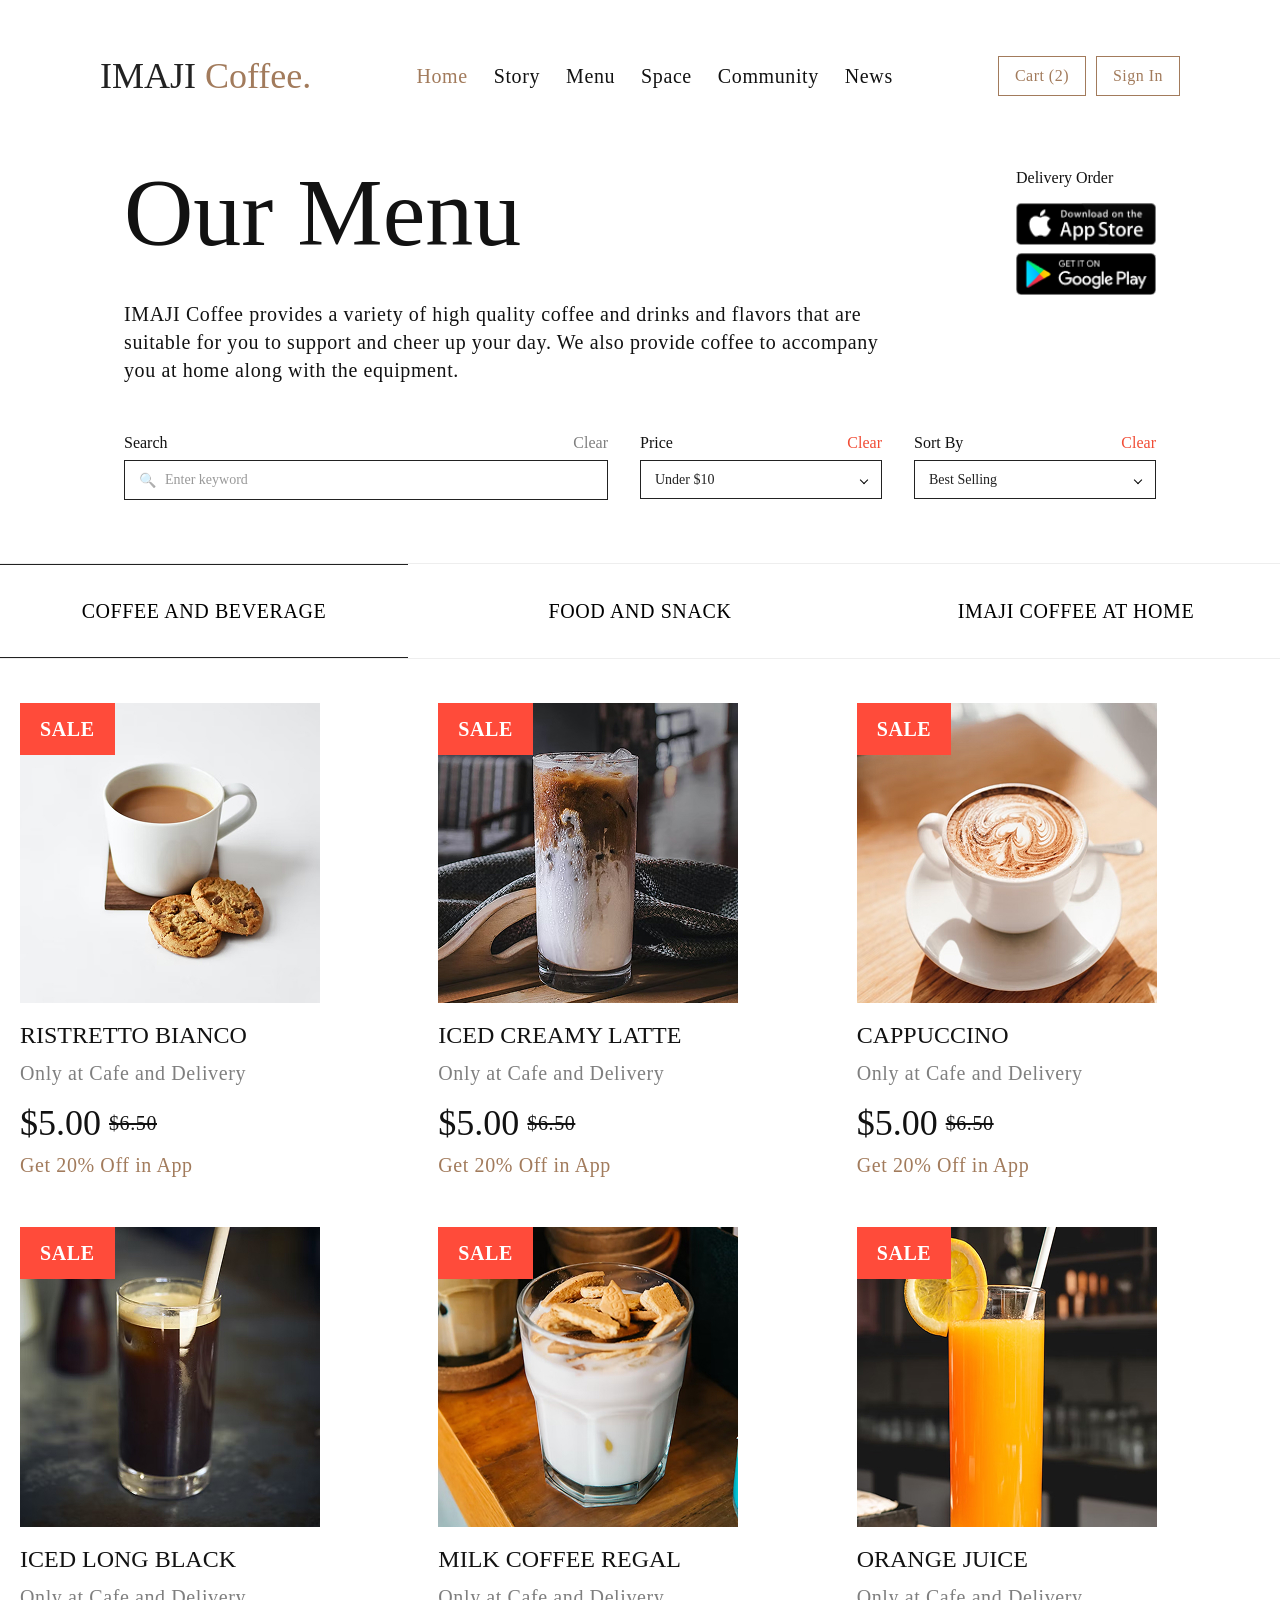
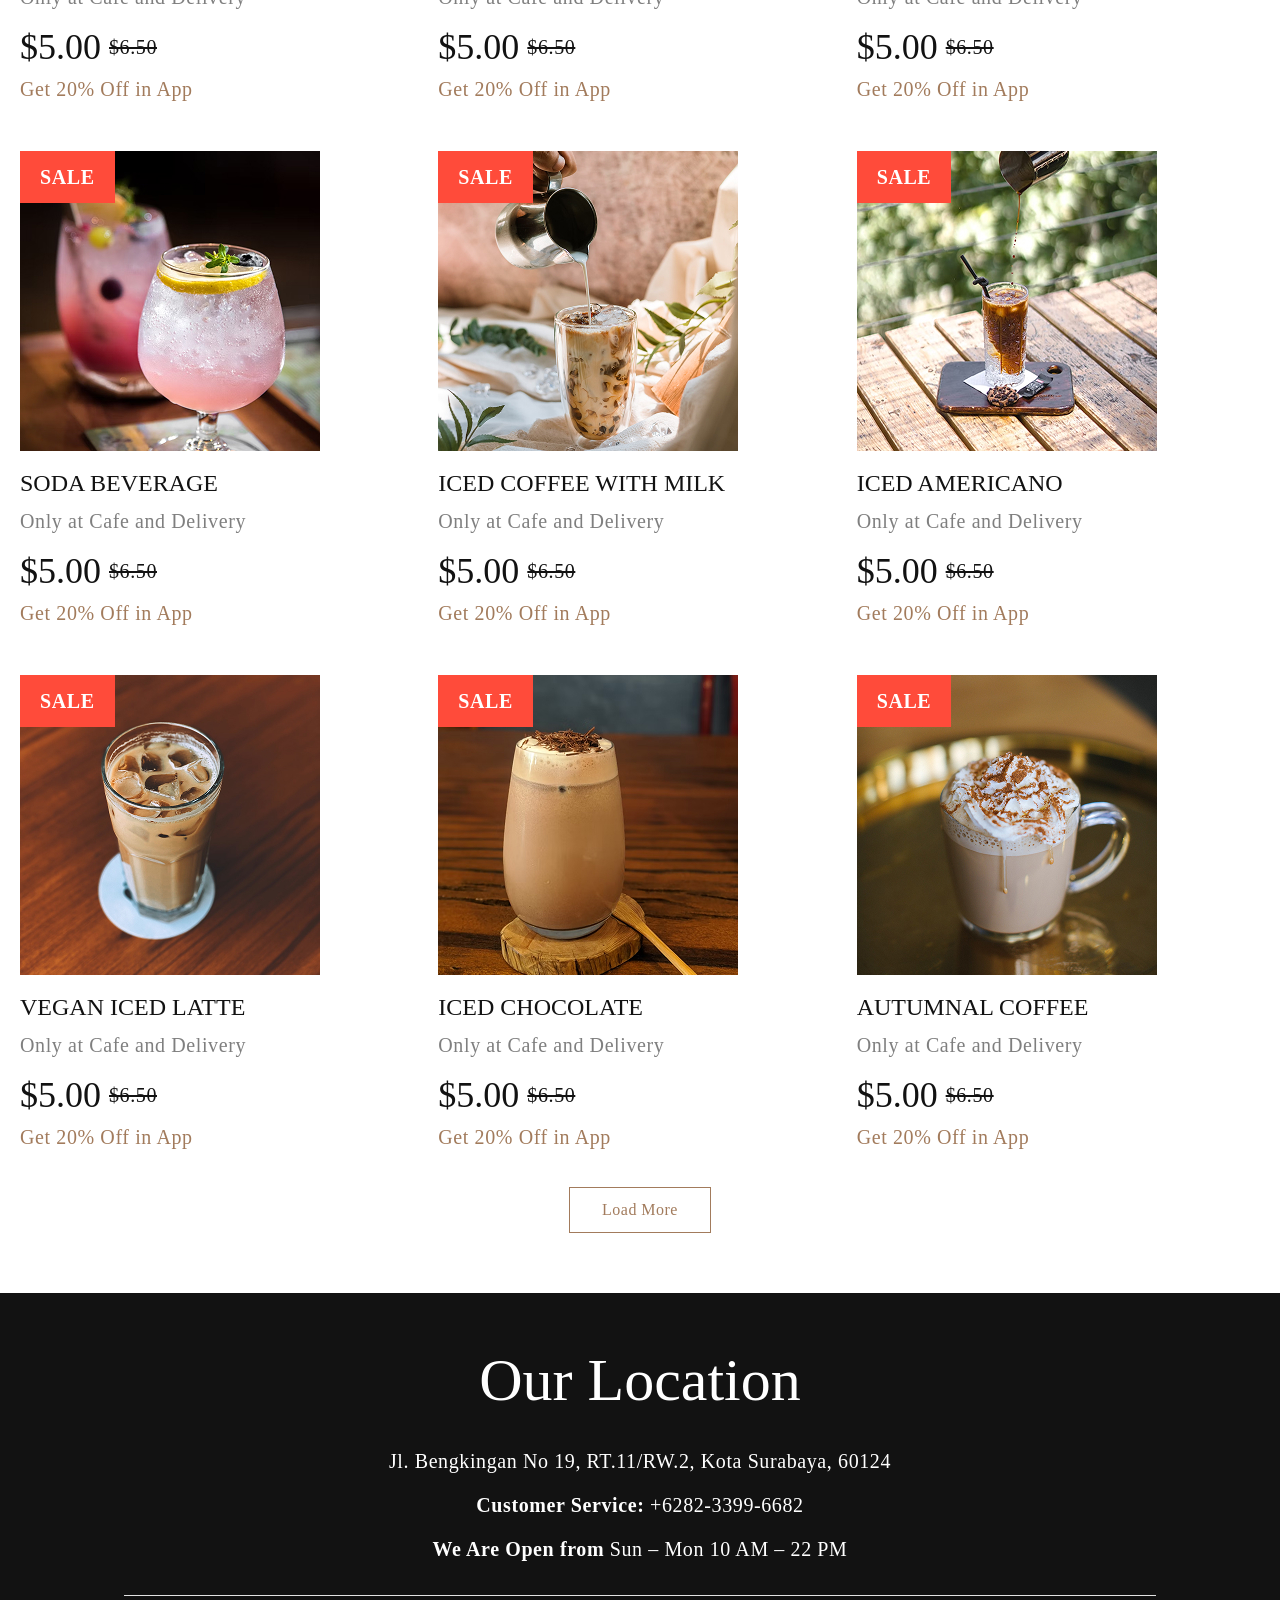
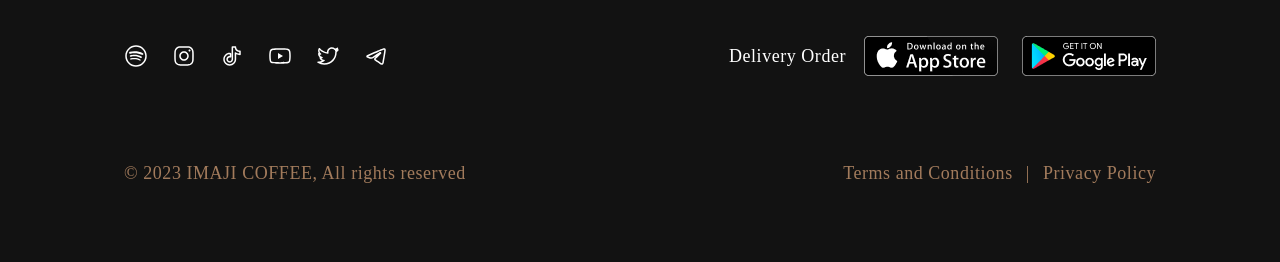
==== commit 115411b2: "added burger menu" ====
--- a/index.html
+++ b/index.html
@@ -15,8 +15,11 @@
 
 <body>
     <header class="header">
-        <div class="container header__inner ">
-            <a href="#" class="header__logo">IMAJI <span class="header__logo-accent">Coffee.</span></a>
+        <div class="container header__inner">
+            <a href="#" class="header__logo">
+                IMAJI <span class="header__logo-accent">Coffee.</span>
+            </a>
+
             <nav class="header__nav nav" aria-label="Main navigation">
                 <ul class="nav__list">
                     <li class="nav__item"><a class="nav__link nav__link--active" href="#">Home</a></li>
@@ -27,12 +30,25 @@
                     <li class="nav__item"><a class="nav__link" href="#">News</a></li>
                 </ul>
             </nav>
+
             <div class="header__actions">
-                <button class="btn ">Cart (2)</button>
-                <button class="btn btn--outline">Sign In</button>
+                <button class="header__cart" type="button" aria-label="Cart, 10 items">
+                    <span class="header__cart-icon" aria-hidden="true">🧺</span>
+                    <span class="header__cart-badge">10</span>
+                </button>
+
+                <button class="btn header__btn-cart">Cart (2)</button>
+                <button class="btn btn--outline header__btn-signin">Sign In</button>
+
+                <button class="header__burger" type="button" aria-label="Open navigation">
+                    <span></span>
+                    <span></span>
+                    <span></span>
+                </button>
             </div>
         </div>
     </header>
+
 
     <main class="main">
         <section class="hero">
--- a/styles/style.css
+++ b/styles/style.css
@@ -0,0 +1,1057 @@
+*,
+*::before,
+*::after {
+    box-sizing: border-box;
+    padding: 0;
+    margin: 0;
+}
+
+html {
+    scroll-behavior: smooth;
+    font-family: "DM Sans";
+}
+
+
+img {
+    max-width: 100%;
+    display: block;
+}
+
+button,
+input,
+select {
+    font-family: inherit;
+}
+
+.container {
+    max-width: 1440px;
+    margin: 0 auto;
+}
+
+.btn {
+    font-size: 16px;
+    font-weight: 500;
+    line-height: 24px;
+    letter-spacing: 0.48px;
+    border: none;
+    color: #A27B5C;
+    cursor: pointer;
+    padding: 7px 16px;
+    transition: all 0.3s;
+    border: 1px solid #A27B5C;
+    background-color: transparent;
+}
+
+
+.btn--load {
+    padding: 10px 32px;
+}
+
+.btn:hover {
+    background-color: #A27B5C;
+    color: #fff;
+}
+
+.header__inner {
+    display: flex;
+    align-items: center;
+    justify-content: space-between;
+    padding: 56px 100px;
+    gap: 32px;
+}
+
+.header__logo,
+.header__logo-accent {
+    text-decoration: none;
+    color: #222;
+    white-space: nowrap;
+    font-size: 36px;
+    font-style: normal;
+    font-weight: 500;
+    line-height: 40px;
+}
+
+.header__logo-accent {
+    font-weight: 400;
+    color: #A27B5C;
+}
+
+.header__nav {
+    flex: 1 1 auto;
+}
+
+.nav__list {
+    display: flex;
+    gap: 26px;
+    list-style: none;
+    padding: 0;
+    margin: 0;
+    justify-content: center;
+}
+
+.nav__link {
+    text-decoration: none;
+    font-size: 20px;
+    color: #121212;
+    letter-spacing: 0.6px;
+    font-weight: 400;
+    line-height: 28px;
+    cursor: pointer;
+    transition: all 0.3s;
+}
+
+.nav__link--active,
+.nav__link:hover {
+    color: #A27B5C;
+}
+
+.header__actions {
+    display: flex;
+    gap: 10px;
+}
+
+.header__cart {
+    position: relative;
+    display: none;
+    width: 32px;
+    height: 32px;
+    border: none;
+    padding: 0;
+    background: transparent;
+    cursor: pointer;
+}
+
+.header__cart-icon {
+    font-size: 20px;
+    line-height: 1;
+    color: #A27B5C;
+}
+
+.header__cart-badge {
+    position: absolute;
+    top: -6px;
+    right: -6px;
+    width: 20px;
+    height: 20px;
+    border-radius: 50%;
+    background: #FFB800;
+    /* жовтий кружечок */
+    color: #fff;
+    font-size: 10px;
+    font-weight: 700;
+    display: flex;
+    align-items: center;
+    justify-content: center;
+}
+
+.header__burger {
+    display: none;
+    width: 28px;
+    height: 20px;
+    border: none;
+    background: transparent;
+    padding: 0;
+    cursor: pointer;
+}
+
+.header__burger span {
+    display: block;
+    width: 100%;
+    height: 2px;
+    background: #121212;
+    border-radius: 2px;
+}
+
+.header__burger span+span {
+    margin-top: 4px;
+}
+
+.hero__inner {
+    display: flex;
+    justify-content: space-between;
+    align-items: flex-start;
+    gap: 60px;
+    padding: 5px 124px;
+}
+
+.hero__content {
+    max-width: 640px;
+    flex: 0 0 auto;
+}
+
+.hero__title {
+    color: #121212;
+    font-size: 96px;
+    font-style: normal;
+    font-weight: 500;
+    margin: 0 0 32px;
+}
+
+.hero__subtitle {
+    color: #121212;
+    font-size: 20px;
+    font-style: normal;
+    font-weight: 400;
+    line-height: 28px;
+    letter-spacing: 0.6px;
+    width: 768px;
+}
+
+
+.hero__delivery {
+    flex: 0 0 auto;
+    margin-left: auto;
+    display: flex;
+    flex-direction: column;
+    align-items: flex-start;
+    gap: 8px;
+    margin-top: 12px;
+}
+
+.hero__delivery-title {
+    font-size: 16px;
+    color: #121212;
+    margin: 0 0 8px;
+}
+
+.hero__store img {
+    display: block;
+    width: 140px;
+    height: auto;
+}
+
+.filters {
+    padding: 45px 0 8px;
+}
+
+.filters__inner {
+    padding: 0 124px;
+}
+
+.filters__form {
+    display: grid;
+    grid-template-columns: 2fr 1fr 1fr;
+    gap: 32px;
+}
+
+.filters__field {
+    min-width: 0;
+}
+
+.filters__label-row {
+    display: flex;
+    justify-content: space-between;
+    align-items: center;
+    margin-bottom: 8px;
+}
+
+.filters__label {
+    font-size: 16px;
+    font-weight: 500;
+    color: #121212;
+}
+
+.filters__clear {
+    background: none;
+    border: none;
+    color: #7F7F7F;
+    font-size: 16px;
+    cursor: pointer;
+    padding: 0;
+}
+
+.filters__clear:hover {
+    text-decoration: underline;
+}
+
+.filters__clear--active {
+    color: #F14C35;
+}
+
+.filters__control {
+    border: 1px solid #222;
+    padding: 11px 14px;
+    display: flex;
+    align-items: center;
+    position: relative;
+}
+
+.filters__control--search {
+    padding-left: 40px;
+}
+
+.filters__icon {
+    position: absolute;
+    left: 14px;
+    font-size: 14px;
+    opacity: 0.5;
+}
+
+.filters__input {
+    border: none;
+    outline: none;
+    width: 100%;
+    font-size: 14px;
+    background-color: transparent;
+    color: #222;
+}
+
+.filters__input::placeholder {
+    color: #999;
+}
+
+.filters__input--select {
+    appearance: none;
+    cursor: pointer;
+}
+
+.filters__field--price .filters__control,
+.filters__field--sort .filters__control {
+    position: relative;
+}
+
+.filters__field--price .filters__control::after,
+.filters__field--sort .filters__control::after {
+    content: "";
+    position: absolute;
+    right: 14px;
+    top: 50%;
+    width: 6px;
+    height: 6px;
+    border-right: 1px solid #000;
+    border-bottom: 1px solid #000;
+    transform: translateY(-50%) rotate(45deg);
+    pointer-events: none;
+}
+
+.filters__categories {
+    display: flex;
+    justify-content: space-around;
+    gap: 28px;
+    margin-top: 63px;
+    border-bottom: 1px solid #eee;
+    border-top: 1px solid #eee;
+}
+
+.filters__category {
+    display: flex;
+    flex: 3;
+    padding: 32px;
+    gap: 12px;
+    justify-content: center;
+    align-items: center;
+    background: none;
+    border: none;
+    text-transform: uppercase;
+    font-size: 20px;
+    font-weight: 500;
+    line-height: 28px;
+    letter-spacing: 0.6px;
+    cursor: pointer;
+}
+
+.filters__category--active {
+    border-top: 1px solid #222;
+    border-bottom: 1px solid #222;
+}
+
+.filters__category:hover {
+    color: #222;
+}
+
+.products {
+    padding: 36px 0 60px;
+}
+
+.products__inner {
+    padding: 0 80px;
+}
+
+.products__grid {
+    display: grid;
+    grid-template-columns: repeat(4, 1fr);
+    gap: 48px 24px;
+}
+
+.product-card {
+    position: relative;
+    background-color: #fff;
+}
+
+.product-card__badge {
+    position: absolute;
+    color: #FFF;
+    font-size: 20px;
+    font-style: normal;
+    font-weight: 700;
+    line-height: 28px;
+    letter-spacing: 0.6px;
+    background-color: #ff4b3a;
+    padding: 12px 20px;
+    text-transform: uppercase;
+}
+
+.product-card__image {
+    max-width: 300px;
+    object-fit: cover;
+}
+
+.product-card__name {
+    padding-top: 16px;
+    color: #121212;
+    font-size: 24px;
+    font-style: normal;
+    font-weight: 500;
+    line-height: 32px;
+    text-transform: uppercase;
+
+}
+
+.product-card__tagline {
+    padding-top: 8px;
+    color: #7F7F7F;
+    font-size: 20px;
+    font-style: normal;
+    font-weight: 400;
+    line-height: 28px;
+    letter-spacing: 0.6px;
+}
+
+.product-card__price {
+    padding-top: 16px;
+    display: flex;
+    align-items: center;
+    gap: 8px;
+}
+
+.product-card__price-current {
+    color: #121212;
+    font-size: 36px;
+    font-style: normal;
+    font-weight: 500;
+    line-height: 40px;
+}
+
+.product-card__price-old {
+    color: #121212;
+    font-size: 20px;
+    font-style: normal;
+    font-weight: 400;
+    line-height: 28px;
+    letter-spacing: 0.6px;
+    text-decoration-line: line-through;
+}
+
+.product-card__note {
+    padding-top: 8px;
+    color: #A27B5C;
+    font-size: 20px;
+    font-style: normal;
+    font-weight: 500;
+    line-height: 28px;
+    letter-spacing: 0.6px;
+}
+
+.products__more {
+    text-align: center;
+    margin-top: 36px;
+}
+
+.no-scroll {
+    overflow: hidden;
+}
+
+.header__burger span {
+    transition: transform 0.3s ease, opacity 0.3s ease;
+}
+
+.header__burger--active span:nth-child(1) {
+    transform: translateY(6px) rotate(45deg);
+}
+
+.header__burger--active span:nth-child(2) {
+    opacity: 0;
+}
+
+.header__burger--active span:nth-child(3) {
+    transform: translateY(-6px) rotate(-45deg);
+}
+
+
+.location {
+    padding: 53px 0 0 0;
+    background-color: #121212;
+}
+
+.location__title {
+    text-align: center;
+    font-size: 60px;
+    font-weight: 400;
+    margin-bottom: 32px;
+}
+
+.location__inner {
+    text-align: center;
+    font-size: 13px;
+    color: #fff;
+    padding: 0 124px;
+}
+
+.location__address,
+.location__contact,
+.location__hours {
+    padding-bottom: 16px;
+    color: #FFF;
+    text-align: center;
+    font-size: 20px;
+    font-weight: 400;
+    line-height: 28px;
+    letter-spacing: 0.6px;
+}
+
+.location__hours {
+    padding-bottom: 32px;
+    border-bottom: 1px solid #E3E3E3;
+}
+
+.location__contact {
+    font-weight: 700;
+}
+
+.location__contact a {
+    color: inherit;
+    text-decoration: none;
+    font-weight: 400;
+}
+
+.location__contact a:hover {
+    text-decoration: underline;
+}
+
+.location__hours span {
+    font-weight: 700;
+}
+
+
+.footer {
+    background-color: #121212;
+    color: #f5f5f5;
+    font-size: 12px;
+}
+
+.footer__inner {
+    padding: 25px 124px 75px 124px;
+}
+
+.location__bottom {
+    display: flex;
+    justify-content: space-between;
+    align-items: center;
+    padding: 15px 0 75px;
+    margin-bottom: 8px;
+}
+
+.location__socials {
+    display: flex;
+    gap: 24px;
+}
+
+.location__social img {
+    width: 24px;
+    height: 24px;
+    display: block;
+    transition: opacity 0.2s ease;
+}
+
+.location__social img:hover {
+    transform: scale(1.2);
+    opacity: 0.8;
+}
+
+.location__apps {
+    display: flex;
+    align-items: center;
+    gap: 18px;
+}
+
+.location__delivery {
+    color: #fff;
+    font-size: 18px;
+    font-weight: 400;
+    letter-spacing: 0.54px;
+}
+
+.location__stores {
+    display: flex;
+    gap: 24px;
+}
+
+.location__store img {
+    width: 134px;
+    height: 40px;
+    display: block;
+}
+
+.footer__bar {
+    display: flex;
+    justify-content: space-between;
+    align-items: center;
+    color: #A27B5C;
+    font-size: 18px;
+    font-weight: 400;
+    line-height: 28px;
+    letter-spacing: 0.54px;
+}
+
+.footer__links a {
+    font-size: 18px;
+    color: #A27B5C;
+    text-decoration: none;
+    letter-spacing: 0.54px;
+}
+
+.footer__links a:hover {
+    text-decoration: underline;
+}
+
+.footer__divider {
+    margin: 0 8px;
+    color: #A27B5C;
+}
+
+
+@media (max-width: 1375px) {
+    .products__inner {
+        padding: 0 40px;
+    }
+}
+
+@media (max-width: 1300px) {
+    .products__inner {
+        padding: 0 20px;
+    }
+
+    .products__grid {
+        grid-template-columns: repeat(3, 1fr);
+        gap: 48px 15px;
+    }
+}
+
+@media (max-width: 1200px) {
+    .header__inner {
+        padding: 40px 60px;
+    }
+
+    .hero__inner,
+    .filters__inner,
+    .products__inner,
+    .location__inner,
+    .footer__inner {
+        padding-left: 60px;
+        padding-right: 60px;
+    }
+
+    .hero__subtitle {
+        width: 100%;
+    }
+
+    .products__grid {
+        width: 100%;
+    }
+}
+
+@media (max-width: 1024px) {
+    .header__inner {
+        padding: 10px;
+    }
+
+    .nav__list {
+        gap: 10px;
+    }
+
+    .nav__item {
+        font-size: 10px;
+    }
+
+    .header__btn-cart {
+        font-size: 12px;
+        padding: 5px 8px;
+    }
+
+    .hero__inner {
+        padding: 5px 10px;
+        gap: 5px;
+    }
+
+    .hero__title {
+        font-size: 68px;
+    }
+
+    .hero__subtitle {
+        font-size: 18px;
+    }
+
+    .products {
+        overflow: scroll;
+    }
+
+    .products__inner {
+        padding: 0 20px;
+    }
+}
+
+@media (max-width: 880px) {
+
+    .header {
+        position: sticky;
+        top: 0;
+        z-index: 100;
+        background: #fff;
+    }
+
+    .header__nav {
+        position: absolute;
+        left: 0;
+        right: 0;
+        top: 100%;
+        background: #ffffff;
+        box-shadow: 0 8px 20px rgba(0, 0, 0, 0.08);
+        display: none;
+    }
+
+    .header__nav.header__nav--open {
+        display: block;
+    }
+
+    .nav__list {
+        flex-direction: column;
+        align-items: flex-start;
+        padding: 16px 24px 24px;
+        gap: 16px;
+    }
+
+    .nav__link {
+        font-size: 18px;
+        line-height: 1.4;
+    }
+
+    .header__btn-cart,
+    .header__btn-signin {
+        display: none;
+    }
+
+    .header__cart,
+    .header__burger {
+        display: inline-flex;
+        align-items: center;
+        justify-content: center;
+    }
+
+    .header__burger {
+        display: flex;
+        flex-direction: column;
+    }
+
+    .header__actions {
+        margin-left: auto;
+        gap: 16px;
+    }
+
+    .header__inner {
+        flex-wrap: wrap;
+        row-gap: 24px;
+        gap: 32px;
+    }
+
+    .nav__list {
+        justify-content: flex-start;
+        flex-wrap: wrap;
+        row-gap: 8px;
+    }
+
+    .filters__form {
+        grid-template-columns: 1fr 1fr;
+    }
+
+    .products__grid {
+        grid-template-columns: repeat(2, 1fr);
+        gap: 48px;
+    }
+
+    .hero__inner {
+        gap: 15px;
+    }
+
+    .location__bottom {
+        flex-direction: column;
+        gap: 30px;
+    }
+
+    .hero__delivery {
+        display: none;
+    }
+
+    .hero__content {
+        max-width: 100%;
+    }
+
+    .footer__bar {
+        flex-direction: column;
+        gap: 8px;
+        justify-content: center;
+    }
+}
+
+@media (max-width: 768px) {
+    .hero__inner {
+        flex-direction: column;
+        align-items: flex-start;
+    }
+
+    .hero__title {
+        font-size: 54px;
+    }
+
+    .hero__subtitle {
+        font-size: 18px;
+    }
+
+    .hero__delivery {
+        margin-left: 0;
+        align-items: flex-start;
+    }
+
+    .filters__inner {
+        padding: 0 40px;
+    }
+
+    .filters__form {
+        grid-template-columns: 1fr;
+        row-gap: 24px;
+    }
+
+    .filters__categories {
+        padding: 0 40px;
+    }
+
+    .product-card__badge {
+        padding: 8px 12px;
+        font-size: 14px;
+    }
+
+    .location__inner {
+        padding-left: 40px;
+        padding-right: 40px;
+    }
+
+    .location__address,
+    .location__contact,
+    .location__hours {
+        font-size: 18px;
+    }
+}
+
+@media (max-width: 640px) {
+    .header__nav {
+        display: none;
+    }
+
+    .header__btn-cart,
+    .header__btn-signin {
+        display: none;
+    }
+
+    .header__cart,
+    .header__burger {
+        display: inline-flex;
+        align-items: center;
+        justify-content: center;
+    }
+
+    .header__actions {
+        margin-left: auto;
+        gap: 16px;
+    }
+
+    .hero__inner,
+    .filters__inner,
+    .products__inner,
+    .location__inner,
+    .footer__inner {
+        padding-left: 16px;
+        padding-right: 16px;
+    }
+
+    .hero__title {
+        font-size: 40px;
+        margin-bottom: 16px;
+    }
+
+    .hero__subtitle {
+        font-size: 14px;
+        line-height: 1.6;
+    }
+
+    .hero__delivery {
+        margin-top: 24px;
+    }
+
+    .filters {
+        padding-top: 32px;
+    }
+
+    .filters__form {
+        grid-template-columns: 1fr;
+        gap: 16px;
+    }
+
+    .filters__label {
+        font-size: 14px;
+    }
+
+    .filters__clear {
+        font-size: 14px;
+    }
+
+    .filters__categories {
+        margin-top: 32px;
+        padding: 0;
+        gap: 0;
+    }
+
+    .filters__category {
+        padding: 16px 8px;
+        font-size: 12px;
+        line-height: 1.4;
+    }
+
+    .products__inner {
+        padding-top: 32px;
+    }
+
+    .products__grid {
+        grid-template-columns: repeat(2, 1fr);
+        gap: 32px 16px;
+    }
+
+    .product-card__image {
+        max-width: 100%;
+    }
+
+    .product-card__name {
+        font-size: 12px;
+        line-height: 1.4;
+    }
+
+    .product-card__tagline {
+        font-size: 11px;
+        line-height: 1.4;
+    }
+
+    .product-card__price-current {
+        font-size: 18px;
+        line-height: 1.4;
+    }
+
+    .product-card__price-old,
+    .product-card__note {
+        font-size: 11px;
+        line-height: 1.4;
+    }
+
+    .product-card__badge {
+        line-height: normal;
+    }
+
+    .btn--load {
+        font-size: 14px;
+        padding: 8px 24px;
+    }
+
+    .location {
+        padding-top: 40px;
+    }
+
+    .location__title {
+        font-size: 32px;
+        margin-bottom: 20px;
+    }
+
+    .location__address,
+    .location__contact,
+    .location__hours {
+        font-size: 14px;
+        line-height: 1.6;
+    }
+
+    .location__bottom {
+        padding: 20px 0 32px;
+    }
+
+    .location__socials {
+        gap: 16px;
+    }
+
+    .location__apps {
+        flex-direction: column;
+        align-items: flex-start;
+        gap: 12px;
+    }
+
+    .location__stores {
+        gap: 12px;
+    }
+
+    .location__store img {
+        width: 120px;
+        height: auto;
+    }
+}
+
+@media (max-width: 640px) {
+
+    .header__nav {
+        display: none;
+    }
+
+    .header__btn-cart,
+    .header__btn-signin {
+        display: none;
+    }
+
+    .header__cart,
+    .header__burger {
+        display: inline-flex;
+        align-items: center;
+        justify-content: center;
+    }
+
+    .header__actions {
+        margin-left: auto;
+        gap: 16px;
+    }
+
+    .location__delivery {
+        text-align: center;
+        display: block;
+        width: 100%;
+    }
+
+    .footer__inner {
+        padding-left: 10px;
+        padding-right: 10px;
+    }
+
+    .footer__copy,
+    .footer__links {
+        letter-spacing: normal;
+        font-size: 18px;
+    }
+}
+
+
+@media (max-width: 375px) {
+    .header__logo {
+        font-size: 28px;
+    }
+}
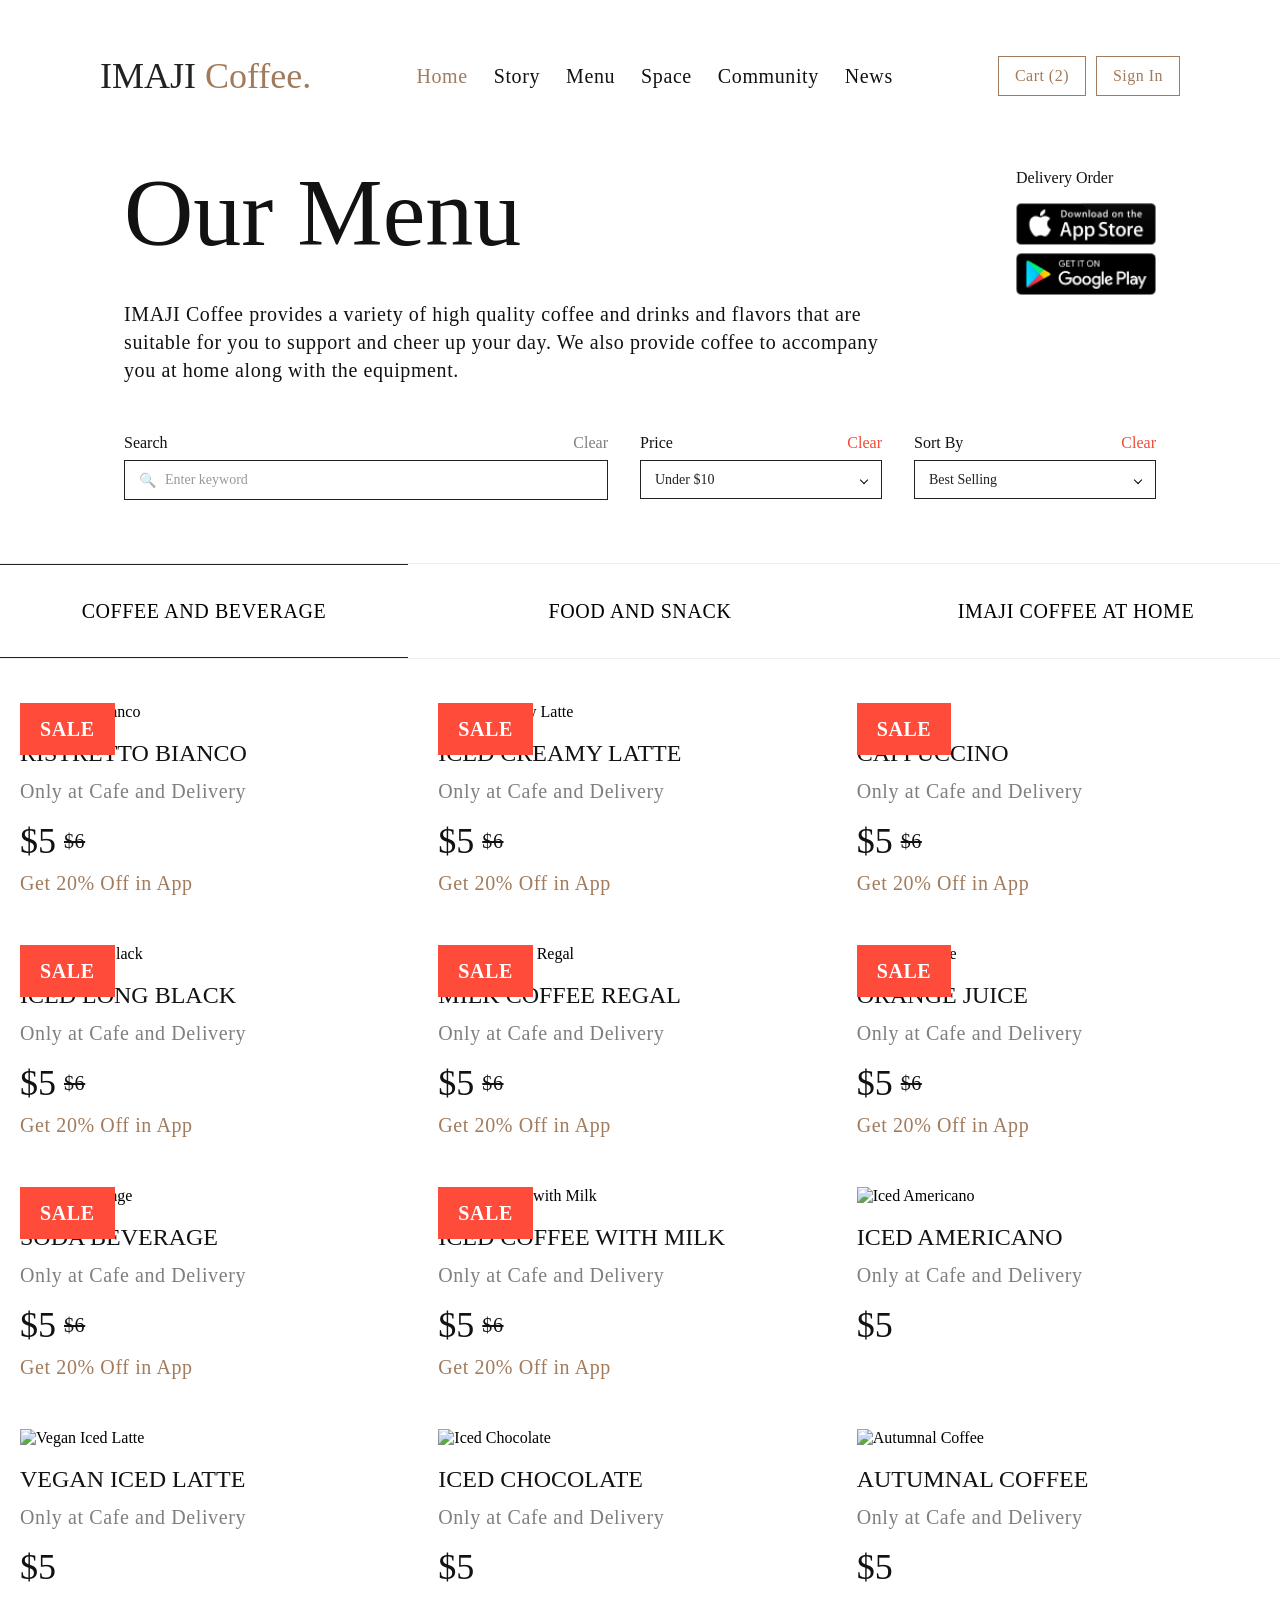
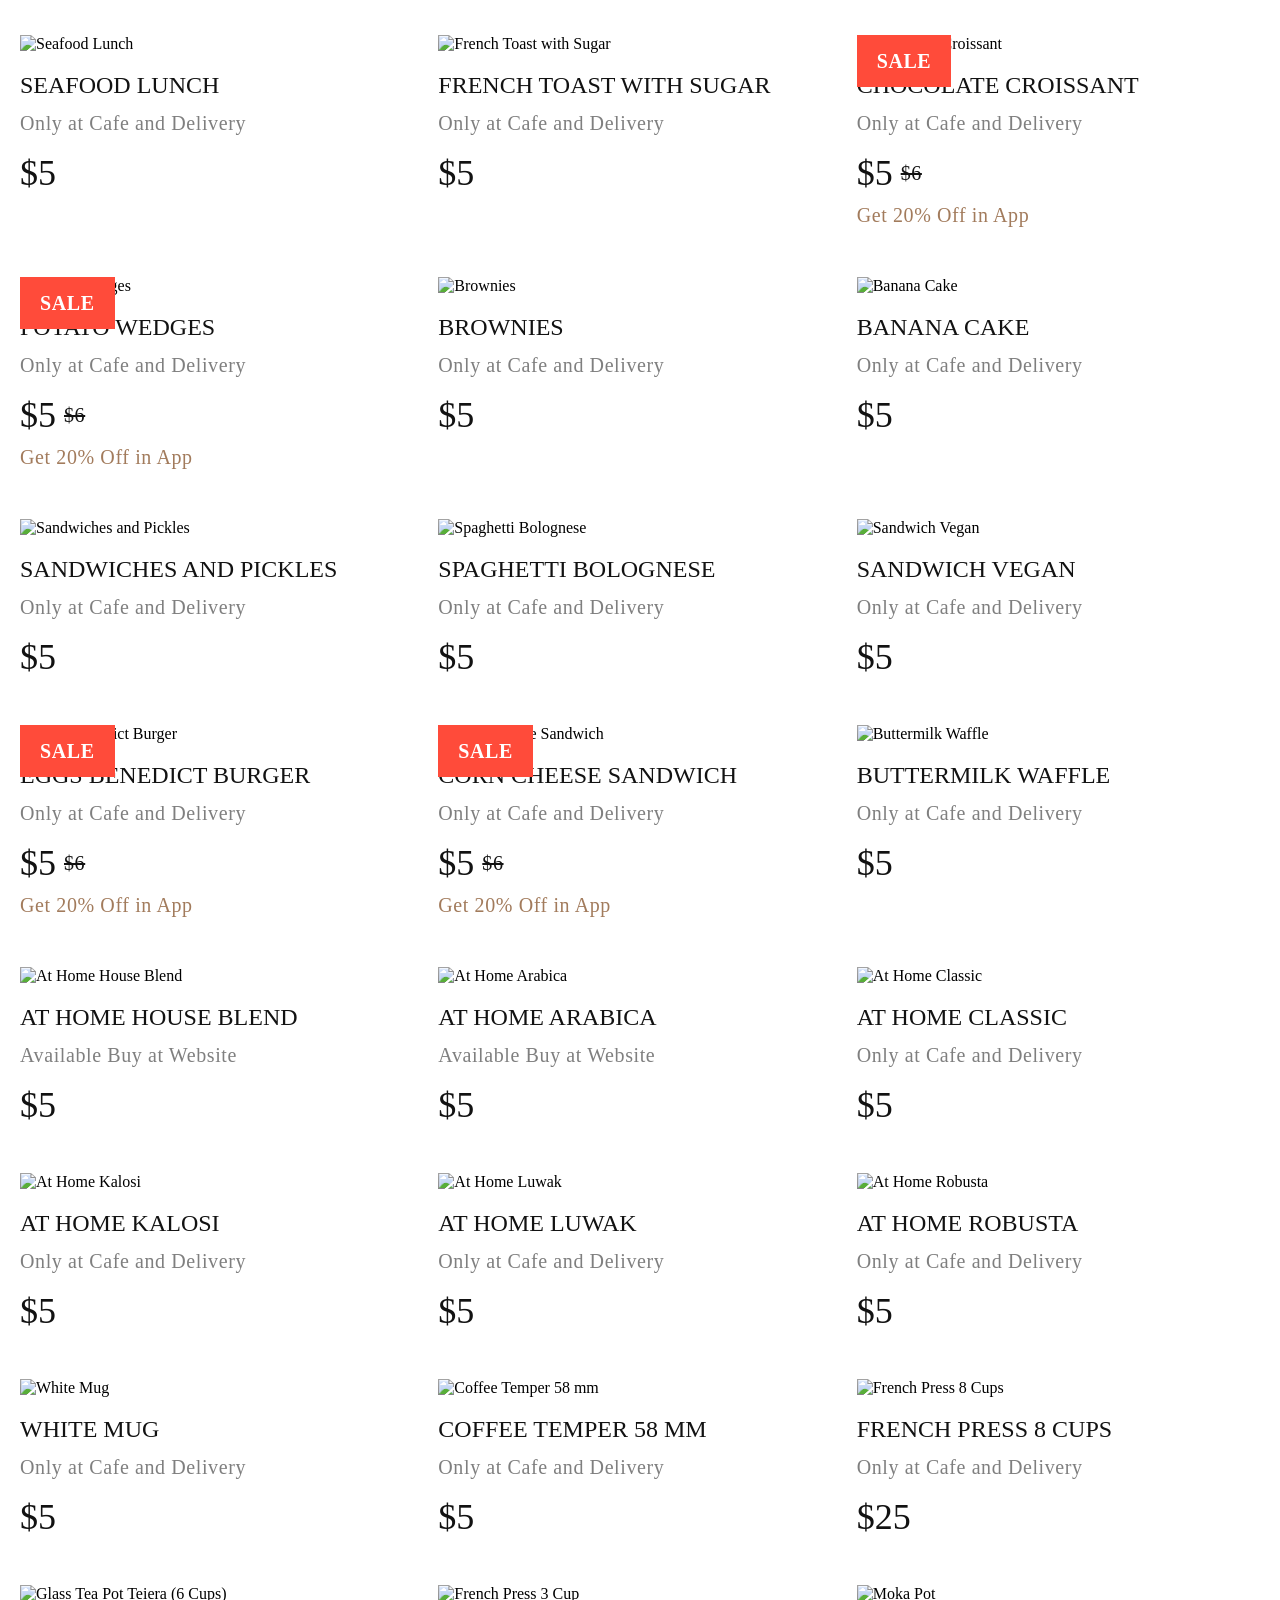
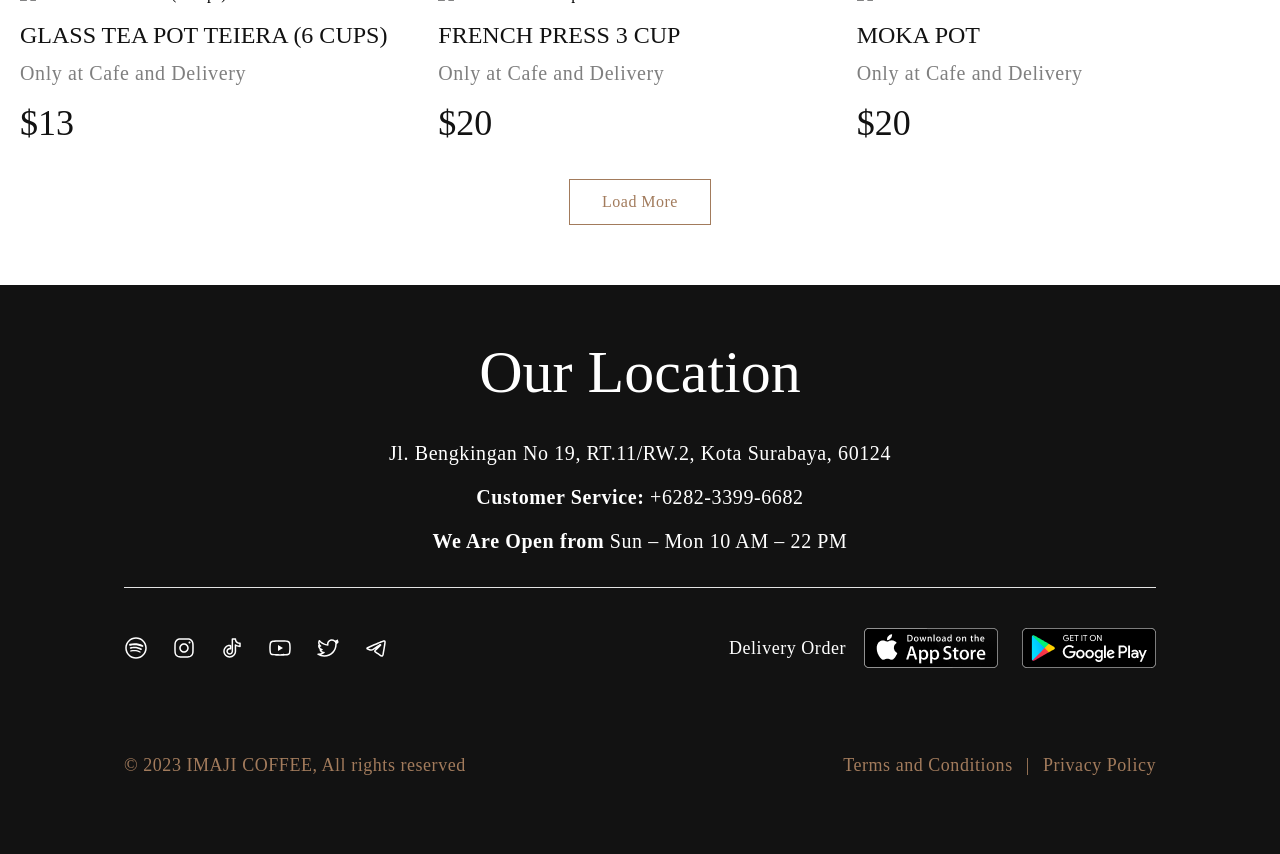
==== commit cd82f6b8: "add dynamic products card rendering" ====
--- a/index.html
+++ b/index.html
@@ -138,150 +138,7 @@
 
         <section class="products">
             <div class="container products__inner ">
-                <div class="products__grid">
-                    <article class="product-card product-card--sale">
-                        <div class="product-card__badge">Sale</div>
-                        <img src="img/menu-1.jpg" alt="Ristretto Bianco" class="product-card__image">
-                        <h3 class="product-card__name">RISTRETTO BIANCO</h3>
-                        <p class="product-card__tagline">Only at Cafe and Delivery</p>
-                        <div class="product-card__price">
-                            <span class="product-card__price-current">$5.00</span>
-                            <span class="product-card__price-old">$6.50</span>
-                        </div>
-                        <p class="product-card__note">Get 20% Off in App</p>
-                    </article>
-
-                    <article class="product-card product-card--sale">
-                        <div class="product-card__badge">Sale</div>
-                        <img src="img/menu-2.jpg" alt="Iced Creamy Latte" class="product-card__image">
-                        <h3 class="product-card__name">ICED CREAMY LATTE</h3>
-                        <p class="product-card__tagline">Only at Cafe and Delivery</p>
-                        <div class="product-card__price">
-                            <span class="product-card__price-current">$5.00</span>
-                            <span class="product-card__price-old">$6.50</span>
-                        </div>
-                        <p class="product-card__note">Get 20% Off in App</p>
-                    </article>
-
-                    <article class="product-card product-card--sale">
-                        <div class="product-card__badge">Sale</div>
-                        <img src="img/menu-3.jpg" alt="Cappuccino" class="product-card__image">
-                        <h3 class="product-card__name">CAPPUCCINO</h3>
-                        <p class="product-card__tagline">Only at Cafe and Delivery</p>
-                        <div class="product-card__price">
-                            <span class="product-card__price-current">$5.00</span>
-                            <span class="product-card__price-old">$6.50</span>
-                        </div>
-                        <p class="product-card__note">Get 20% Off in App</p>
-                    </article>
-
-                    <article class="product-card product-card--sale">
-                        <div class="product-card__badge">Sale</div>
-                        <img src="img/menu-4.jpg" alt="Iced Long Black" class="product-card__image">
-                        <h3 class="product-card__name">ICED LONG BLACK</h3>
-                        <p class="product-card__tagline">Only at Cafe and Delivery</p>
-                        <div class="product-card__price">
-                            <span class="product-card__price-current">$5.00</span>
-                            <span class="product-card__price-old">$6.50</span>
-                        </div>
-                        <p class="product-card__note">Get 20% Off in App</p>
-                    </article>
-
-                    <article class="product-card product-card--sale">
-                        <div class="product-card__badge">Sale</div>
-                        <img src="img/menu-5.jpg" alt="Milk Coffee Regal" class="product-card__image">
-                        <h3 class="product-card__name">MILK COFFEE REGAL</h3>
-                        <p class="product-card__tagline">Only at Cafe and Delivery</p>
-                        <div class="product-card__price">
-                            <span class="product-card__price-current">$5.00</span>
-                            <span class="product-card__price-old">$6.50</span>
-                        </div>
-                        <p class="product-card__note">Get 20% Off in App</p>
-                    </article>
-
-                    <article class="product-card product-card--sale">
-                        <div class="product-card__badge">Sale</div>
-                        <img src="img/menu-6.jpg" alt="Orange Juice" class="product-card__image">
-                        <h3 class="product-card__name">ORANGE JUICE</h3>
-                        <p class="product-card__tagline">Only at Cafe and Delivery</p>
-                        <div class="product-card__price">
-                            <span class="product-card__price-current">$5.00</span>
-                            <span class="product-card__price-old">$6.50</span>
-                        </div>
-                        <p class="product-card__note">Get 20% Off in App</p>
-                    </article>
-
-                    <article class="product-card product-card--sale">
-                        <div class="product-card__badge">Sale</div>
-                        <img src="img/menu-7.jpg" alt="Soda Beverage" class="product-card__image">
-                        <h3 class="product-card__name">SODA BEVERAGE</h3>
-                        <p class="product-card__tagline">Only at Cafe and Delivery</p>
-                        <div class="product-card__price">
-                            <span class="product-card__price-current">$5.00</span>
-                            <span class="product-card__price-old">$6.50</span>
-                        </div>
-                        <p class="product-card__note">Get 20% Off in App</p>
-                    </article>
-
-                    <article class="product-card product-card--sale">
-                        <div class="product-card__badge">Sale</div>
-                        <img src="img/menu-8.jpg" alt="Iced Coffee with Milk" class="product-card__image">
-                        <h3 class="product-card__name">ICED COFFEE WITH MILK</h3>
-                        <p class="product-card__tagline">Only at Cafe and Delivery</p>
-                        <div class="product-card__price">
-                            <span class="product-card__price-current">$5.00</span>
-                            <span class="product-card__price-old">$6.50</span>
-                        </div>
-                        <p class="product-card__note">Get 20% Off in App</p>
-                    </article>
-
-                    <article class="product-card product-card--sale">
-                        <div class="product-card__badge">Sale</div>
-                        <img src="img/menu-9.jpg" alt="Iced Americano" class="product-card__image">
-                        <h3 class="product-card__name">ICED AMERICANO</h3>
-                        <p class="product-card__tagline">Only at Cafe and Delivery</p>
-                        <div class="product-card__price">
-                            <span class="product-card__price-current">$5.00</span>
-                            <span class="product-card__price-old">$6.50</span>
-                        </div>
-                        <p class="product-card__note">Get 20% Off in App</p>
-                    </article>
-
-                    <article class="product-card product-card--sale">
-                        <div class="product-card__badge">Sale</div>
-                        <img src="img/menu-10.jpg" alt="Vegan Iced Latte" class="product-card__image">
-                        <h3 class="product-card__name">VEGAN ICED LATTE</h3>
-                        <p class="product-card__tagline">Only at Cafe and Delivery</p>
-                        <div class="product-card__price">
-                            <span class="product-card__price-current">$5.00</span>
-                            <span class="product-card__price-old">$6.50</span>
-                        </div>
-                        <p class="product-card__note">Get 20% Off in App</p>
-                    </article>
-
-                    <article class="product-card product-card--sale">
-                        <div class="product-card__badge">Sale</div>
-                        <img src="img/menu-11.jpg" alt="Iced Chocolate" class="product-card__image">
-                        <h3 class="product-card__name">ICED CHOCOLATE</h3>
-                        <p class="product-card__tagline">Only at Cafe and Delivery</p>
-                        <div class="product-card__price">
-                            <span class="product-card__price-current">$5.00</span>
-                            <span class="product-card__price-old">$6.50</span>
-                        </div>
-                        <p class="product-card__note">Get 20% Off in App</p>
-                    </article>
-
-                    <article class="product-card product-card--sale">
-                        <div class="product-card__badge">Sale</div>
-                        <img src="img/menu-12.jpg" alt="Autumnal Coffee" class="product-card__image">
-                        <h3 class="product-card__name">AUTUMNAL COFFEE</h3>
-                        <p class="product-card__tagline">Only at Cafe and Delivery</p>
-                        <div class="product-card__price">
-                            <span class="product-card__price-current">$5.00</span>
-                            <span class="product-card__price-old">$6.50</span>
-                        </div>
-                        <p class="product-card__note">Get 20% Off in App</p>
-                    </article>
+                <div class="products__grid" id="productsGrid">
                 </div>
 
                 <div class="products__more">
@@ -344,7 +201,7 @@
         </div>
     </footer>
 
-    <script src="./js/main.js"></script>
+    <script type="module" src="./js/main.js"></script>
 </body>
 
 </html>
--- a/styles/style.css
+++ b/styles/style.css
@@ -619,6 +619,212 @@
     color: #A27B5C;
 }
 
+.breadcrumbs__nav {
+    font-size: 14px;
+    color: #7F7F7F;
+    display: flex;
+    align-items: center;
+    gap: 6px;
+}
+
+.breadcrumbs__link {
+    color: #7F7F7F;
+    text-decoration: none;
+}
+
+.breadcrumbs__link:hover {
+    color: #A27B5C;
+}
+
+.breadcrumbs__separator {
+    color: #7F7F7F;
+}
+
+.breadcrumbs__current {
+    color: #121212;
+}
+
+
+.product-detail {
+    padding: 32px 0 80px;
+}
+
+.product-detail__inner {
+    padding: 0 124px;
+    display: flex;
+    align-items: flex-start;
+    gap: 48px;
+}
+
+
+.product-detail__gallery {
+    display: flex;
+    gap: 24px;
+    flex: 0 0 480px;
+}
+
+.product-detail__thumbs {
+    display: flex;
+    flex-direction: column;
+    gap: 16px;
+}
+
+.product-detail__thumb {
+    padding: 0;
+    border: none;
+    background: transparent;
+    cursor: pointer;
+    opacity: 0.7;
+    transition: opacity 0.2s ease, transform 0.2s ease;
+}
+
+.product-detail__thumb img {
+    width: 72px;
+    height: 96px;
+    object-fit: cover;
+}
+
+.product-detail__thumb--active,
+.product-detail__thumb:hover {
+    opacity: 1;
+    transform: translateY(-2px);
+}
+
+.product-detail__preview {
+    width: 360px;
+    height: 408px;
+    background: #2B8A6D;
+    display: flex;
+    align-items: center;
+    justify-content: center;
+}
+
+.product-detail__preview img {
+    max-height: 360px;
+    object-fit: contain;
+}
+
+
+.product-detail__info {
+    flex: 1 1 auto;
+    max-width: 520px;
+}
+
+.product-detail__category {
+    font-size: 14px;
+    color: #7F7F7F;
+    margin-bottom: 8px;
+}
+
+.product-detail__title {
+    font-size: 32px;
+    font-weight: 500;
+    margin-bottom: 16px;
+}
+
+.product-detail__price {
+    display: flex;
+    align-items: baseline;
+    gap: 10px;
+    margin-bottom: 24px;
+}
+
+.product-detail__price-current {
+    font-size: 28px;
+    font-weight: 500;
+}
+
+.product-detail__price-old {
+    font-size: 18px;
+    text-decoration: line-through;
+    color: #7F7F7F;
+}
+
+.product-detail__price-note {
+    font-size: 14px;
+    color: #A27B5C;
+}
+
+.product-detail__section {
+    margin-bottom: 20px;
+}
+
+.product-detail__section-title {
+    font-size: 16px;
+    font-weight: 700;
+    margin-bottom: 8px;
+}
+
+.product-detail__text {
+    font-size: 14px;
+    line-height: 1.6;
+    color: #555;
+    margin-bottom: 6px;
+}
+
+.product-detail__readmore {
+    margin-top: 4px;
+    padding: 0;
+    border: none;
+    background: transparent;
+    color: #A27B5C;
+    font-size: 14px;
+    cursor: pointer;
+}
+
+
+.product-detail__actions {
+    margin-top: 32px;
+    display: flex;
+    align-items: center;
+    gap: 24px;
+}
+
+.product-detail__btn-add {
+    min-width: 180px;
+}
+
+.product-detail__qty {
+    display: inline-flex;
+    align-items: center;
+    border: 1px solid #121212;
+    padding: 8px 12px;
+    gap: 16px;
+}
+
+.product-detail__qty-btn {
+    border: none;
+    background: transparent;
+    font-size: 16px;
+    cursor: pointer;
+    width: 24px;
+    text-align: center;
+}
+
+.product-detail__qty-value {
+    font-size: 16px;
+}
+
+
+.product-suggestions {
+    padding: 56px 0 80px;
+    background-color: #F6F3EE;
+}
+
+.product-suggestions__inner {
+    padding: 0 124px;
+}
+
+.product-suggestions__grid {
+    display: grid;
+    grid-template-columns: repeat(4, 1fr);
+    gap: 32px 24px;
+}
+
+.product-suggestions__grid .product-card {
+    background-color: inherit;
+}
+
 
 @media (max-width: 1375px) {
     .products__inner {
@@ -1054,4 +1260,75 @@
     .header__logo {
         font-size: 28px;
     }
+}
+
+@media (max-width: 1024px) {
+    .product-detail__inner {
+        flex-direction: column;
+        padding: 24px 40px;
+    }
+
+    .product-detail__gallery {
+        width: 100%;
+        justify-content: center;
+    }
+
+    .product-detail__info {
+        margin: 0 auto;
+        max-width: 100%;
+    }
+
+    .product-suggestions__inner {
+        padding: 0 40px;
+    }
+
+    .product-suggestions__grid {
+        grid-template-columns: repeat(2, 1fr);
+    }
+}
+
+@media (max-width: 640px) {
+
+    .product-detail__inner,
+    .product-suggestions__inner {
+        padding-left: 16px;
+        padding-right: 16px;
+    }
+
+    .product-detail__inner {
+        gap: 24px;
+    }
+
+    .product-detail__gallery {
+        flex-direction: column;
+        align-items: center;
+    }
+
+    .product-detail__thumbs {
+        flex-direction: row;
+        justify-content: center;
+    }
+
+    .product-detail__thumb img {
+        width: 56px;
+        height: 72px;
+    }
+
+    .product-detail__preview {
+        width: 100%;
+        max-width: 360px;
+    }
+
+    .product-detail__title {
+        font-size: 24px;
+    }
+
+    .product-suggestions__grid {
+        grid-template-columns: 1fr 1fr;
+        gap: 24px 12px;
+    }
+
+    .product-suggestions__title {
+        font-size: 24px;
+    }
 }
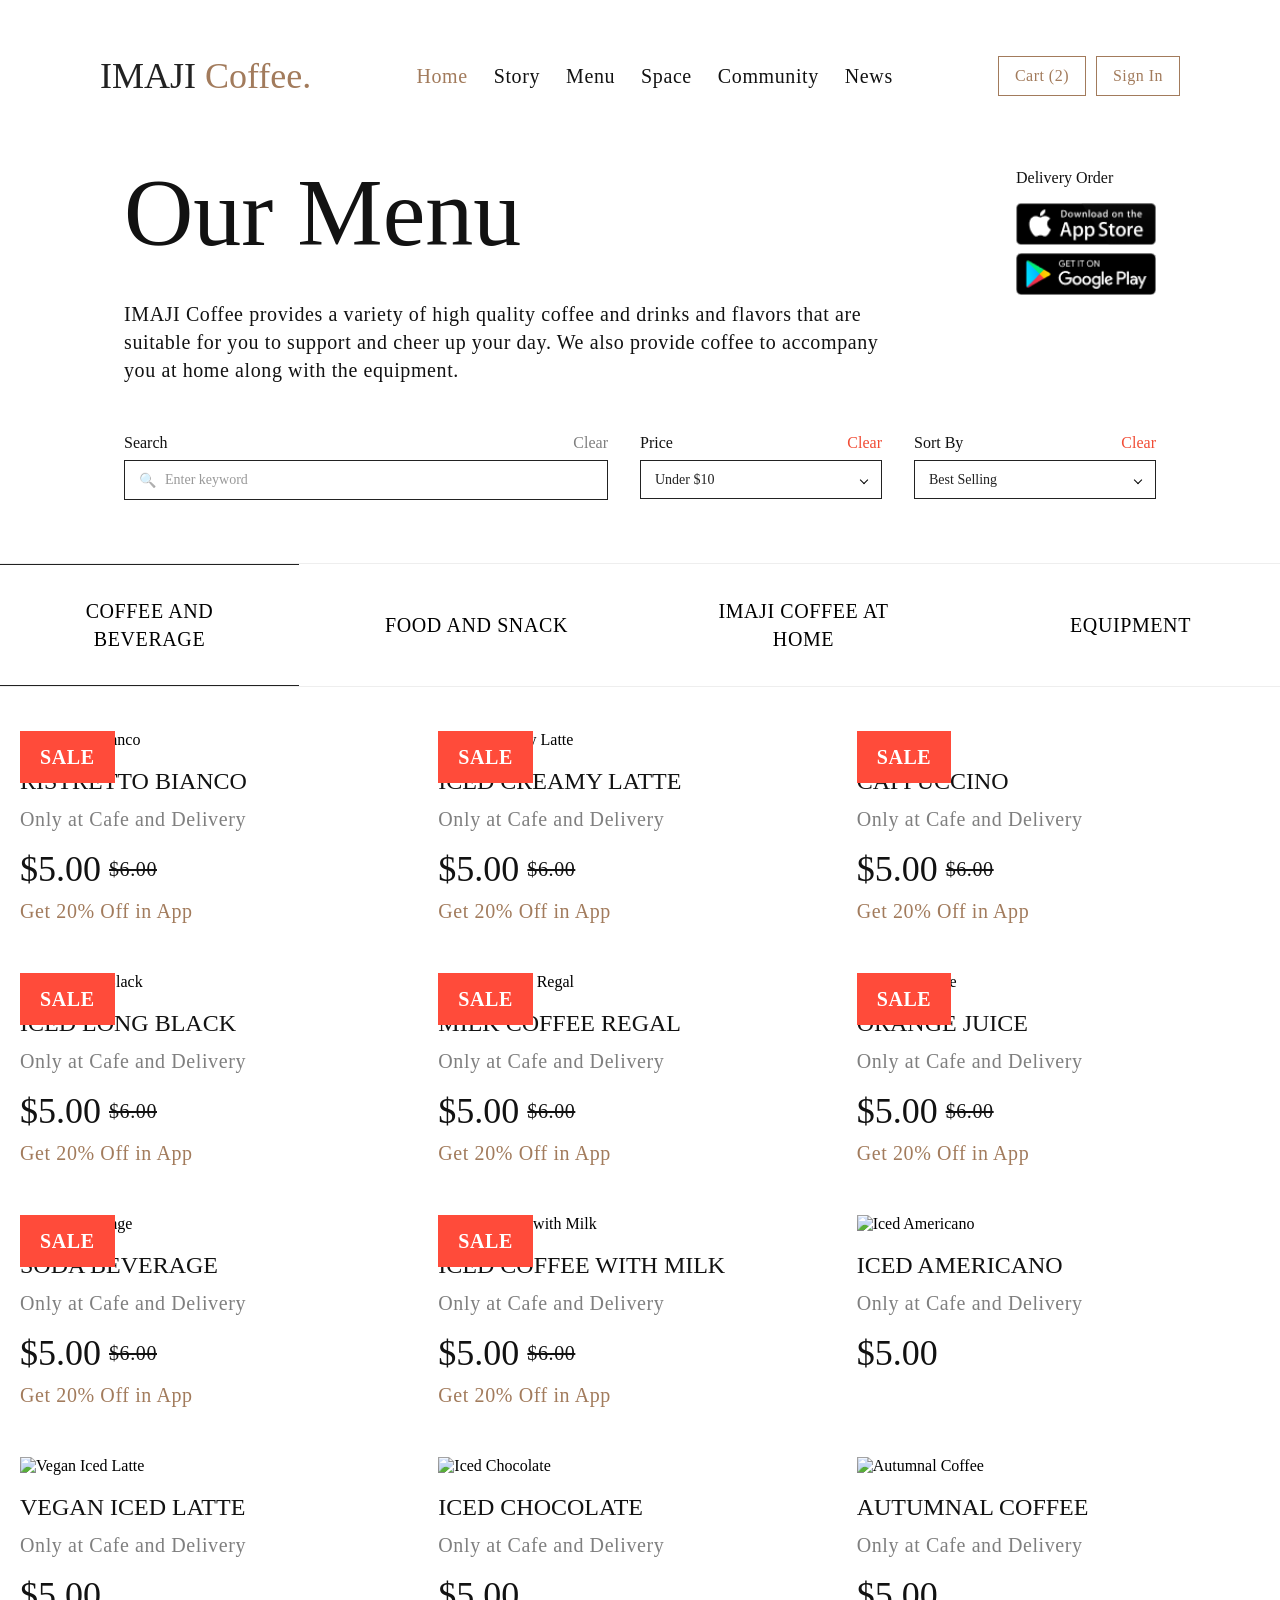
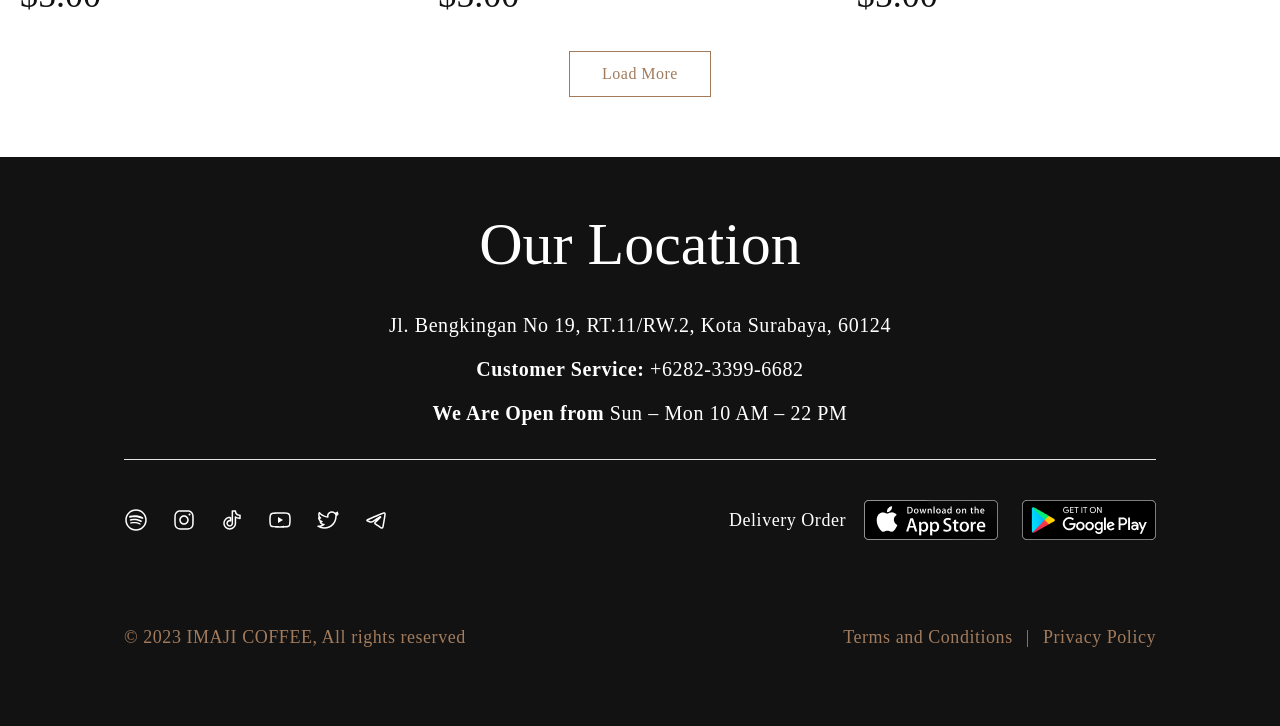
==== commit e0548cdc: "added category filter" ====
--- a/index.html
+++ b/index.html
@@ -124,14 +124,17 @@
                 </form>
             </div>
             <div class="container filters__categories" aria-label="Menu categories">
-                <button class="filters__category filters__category--active" type="button">
+                <button class="filters__category filters__category--active" type="button" data-category="beverages">
                     Coffee and Beverage
                 </button>
-                <button class="filters__category" type="button">
+                <button class="filters__category" type="button" data-category="food">
                     Food and Snack
                 </button>
-                <button class="filters__category" type="button">
+                <button class="filters__category" type="button" data-category="coffee-beans">
                     IMAJI Coffee at Home
+                </button>
+                <button class="filters__category" type="button" data-category="equipment">
+                    Equipment
                 </button>
             </div>
         </section>
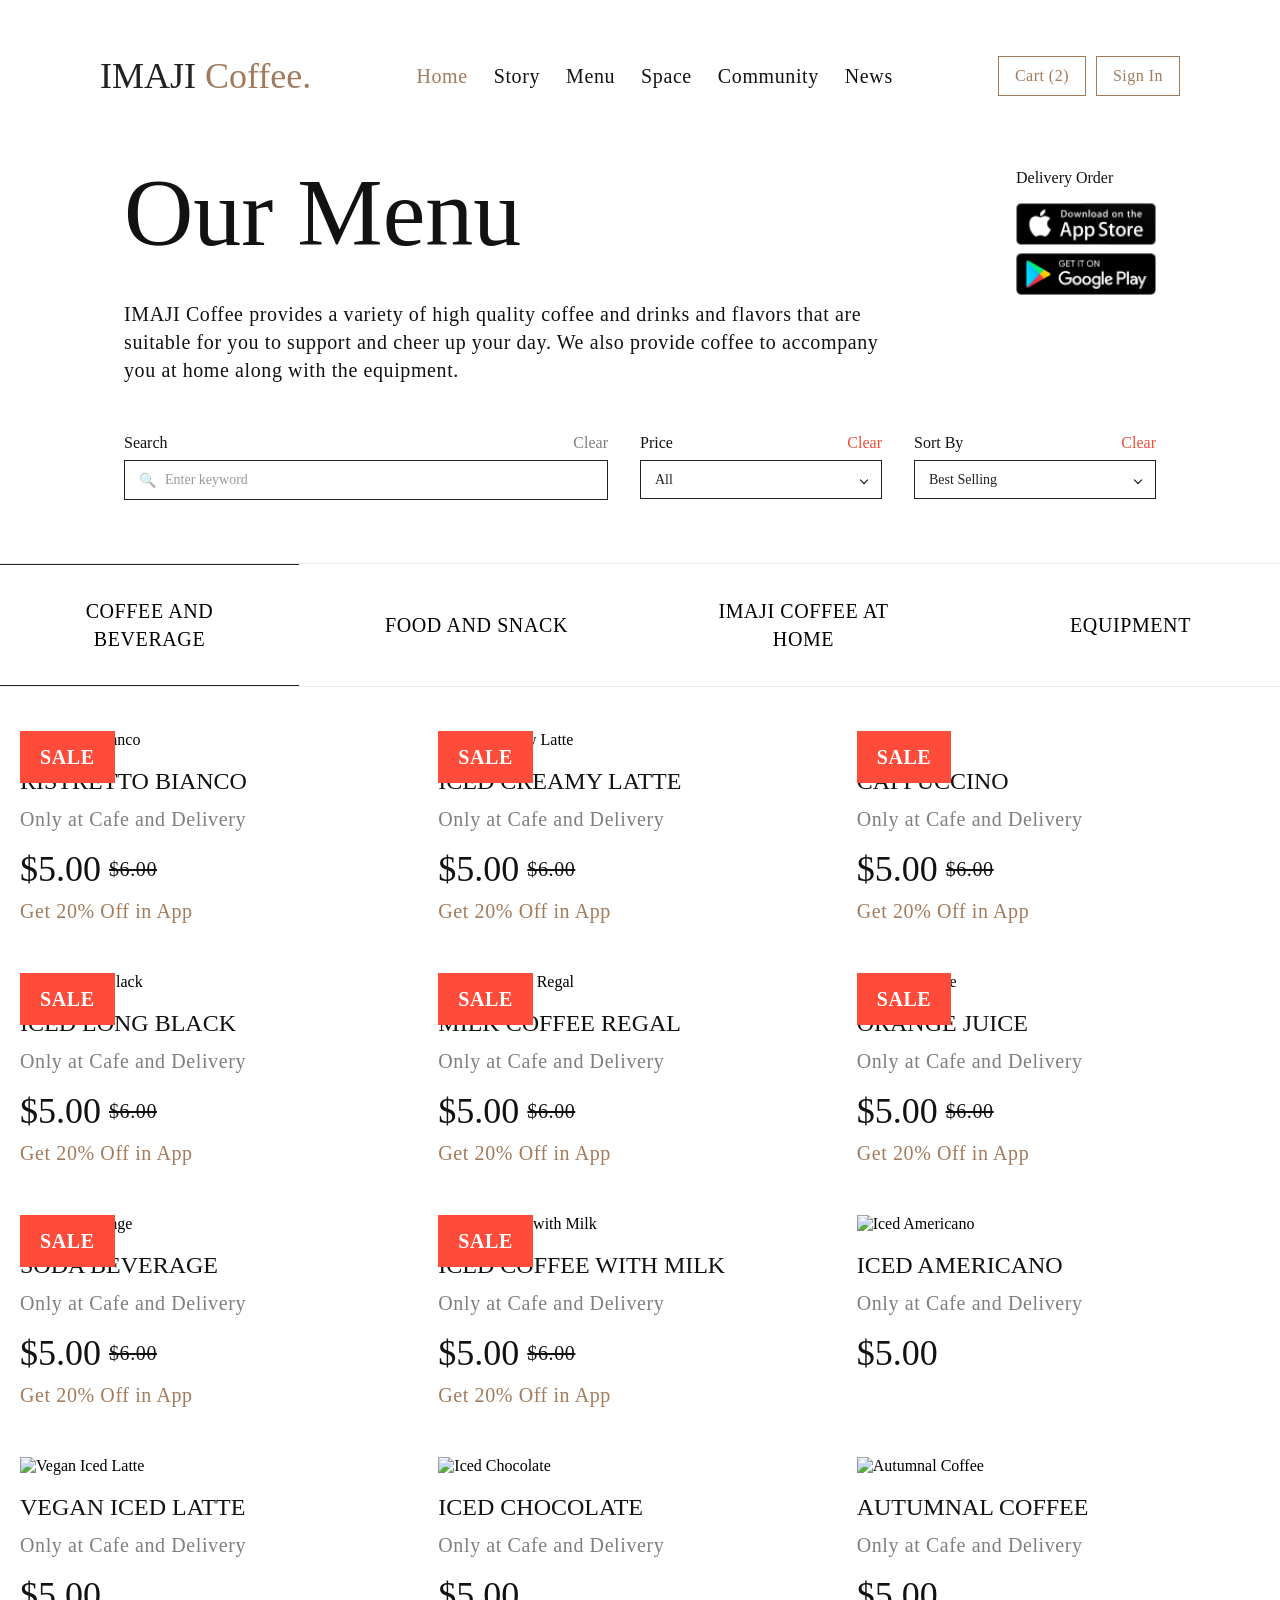
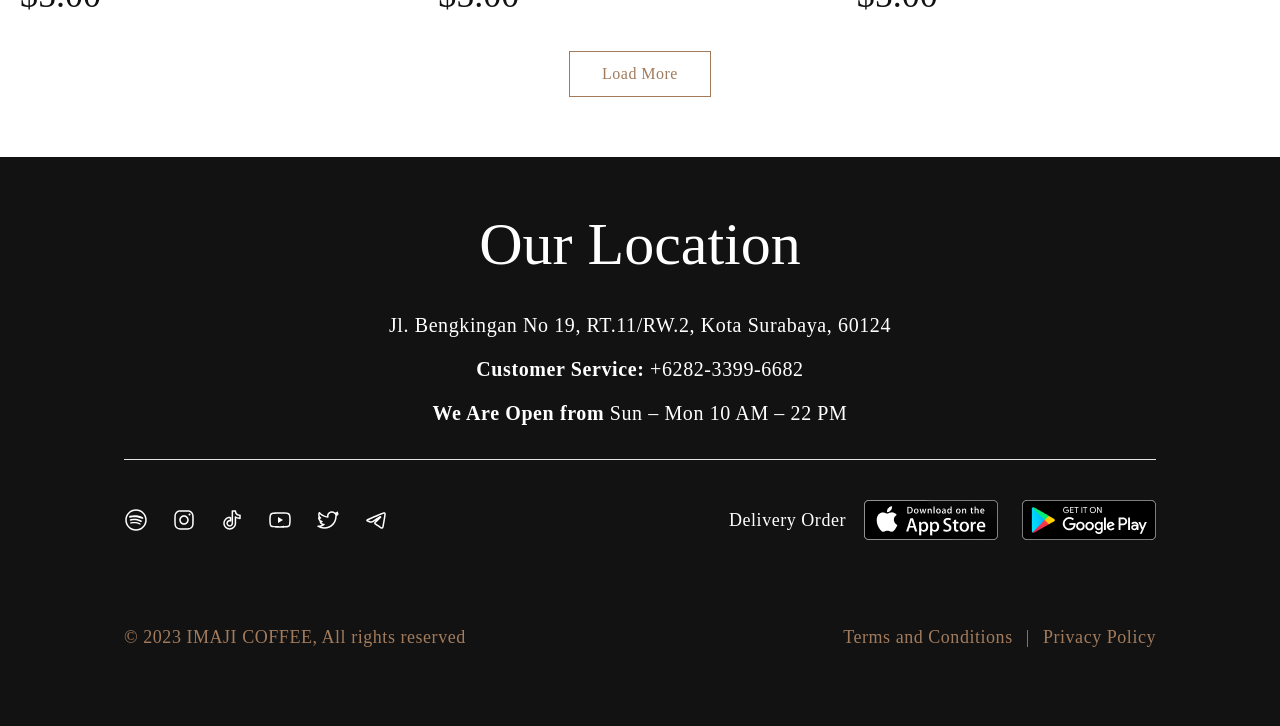
==== commit c8d7f20e: "add products filtering and search" ====
--- a/index.html
+++ b/index.html
@@ -86,7 +86,7 @@
 
                         <div class="filters__control filters__control--search">
                             <span class="filters__icon" aria-hidden="true">🔍</span>
-                            <input class="filters__input filters__input--text" type="search" id="search" name="search"
+                            <input class="filters__input filters__input--text" type="text" id="searchInput" name="search"
                                 placeholder="Enter keyword" />
                         </div>
                     </div>
@@ -98,10 +98,11 @@
                         </div>
 
                         <div class="filters__control">
-                            <select class="filters__input filters__input--select" id="price" name="price">
-                                <option value="">Under $10</option>
-                                <option value="10-20">$10 – $20</option>
-                                <option value="20+">$20+</option>
+                            <select class="filters__input filters__input--select" id="priceSelect" name="price">
+                                <option value="all">All</option>
+                                <option value="under-10">Under $10</option>
+                                <option value="10-20">$10 - $20</option>
+                                <option value="20-plus">Over $20</option>
                             </select>
                         </div>
                     </div>
@@ -113,10 +114,11 @@
                         </div>
 
                         <div class="filters__control">
-                            <select class="filters__input filters__input--select" id="sort" name="sort">
-                                <option value="best">Best Selling</option>
-                                <option value="price-low">Price: Low to High</option>
-                                <option value="price-high">Price: High to Low</option>
+                            <select class="filters__input filters__input--select" id="sortSelect" name="sort">
+                                <option value="best-selling">Best Selling</option>
+                                <option value="price-asc">Price: Low to High</option>
+                                <option value="price-desc">Price: High to Low</option>
+                                <option value="name-asc">Name: A–Z</option>
                             </select>
                         </div>
                     </div>
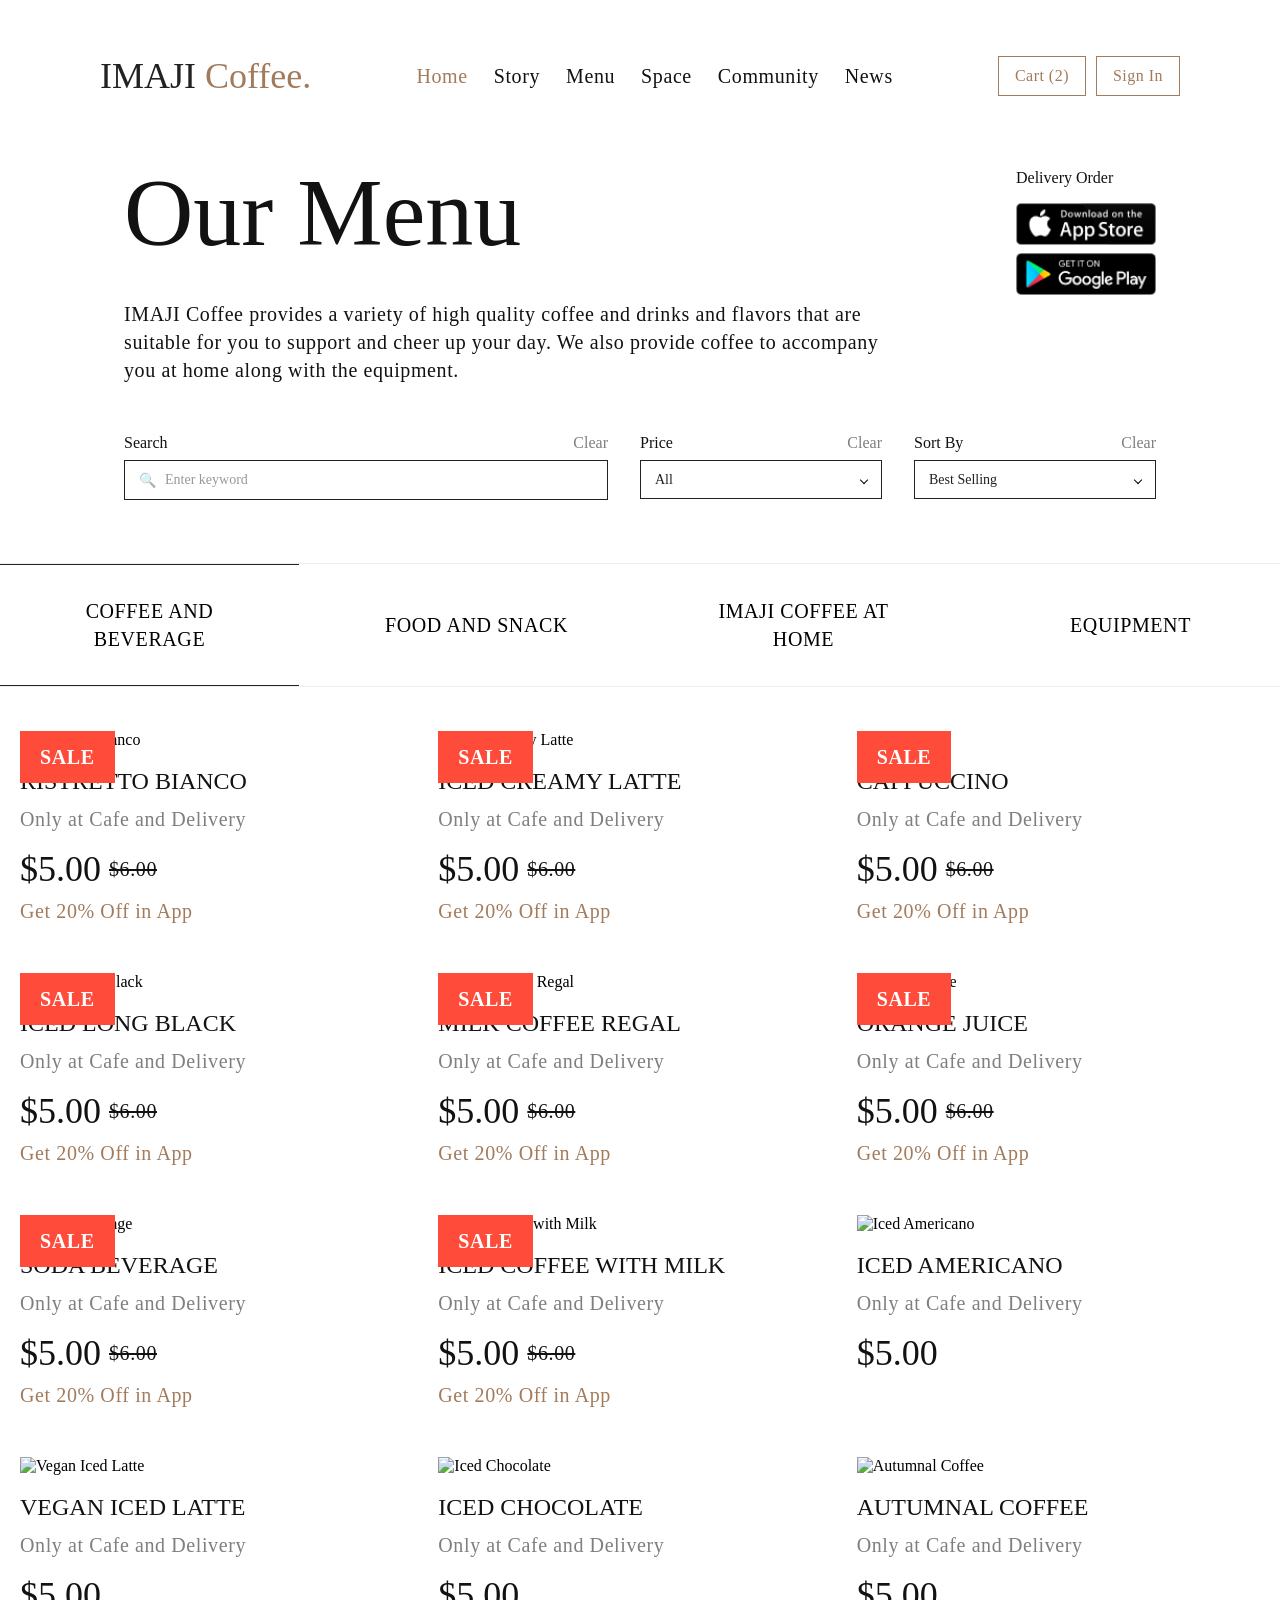
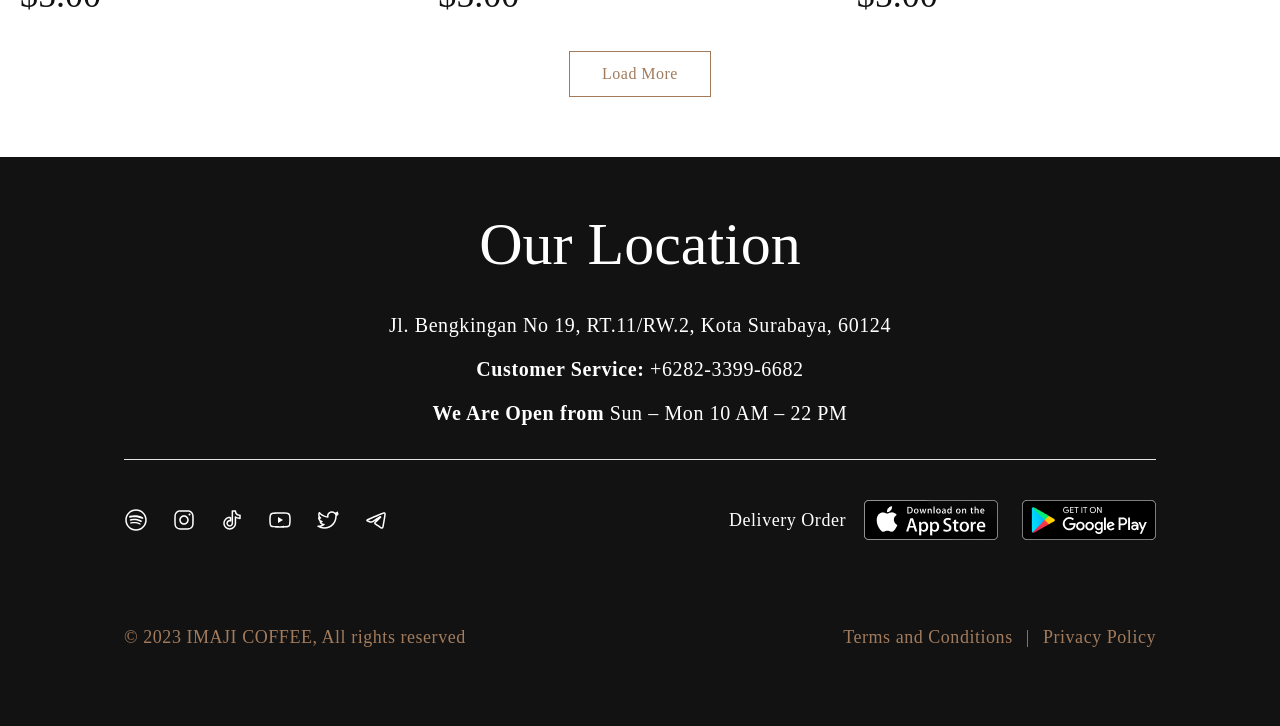
==== commit e8eb3c24: "add logic clear button and replace filter logic to filters.js" ====
--- a/index.html
+++ b/index.html
@@ -80,21 +80,21 @@
                 <form class="filters__form" action="#" method="get">
                     <div class="filters__field filters__field--search">
                         <div class="filters__label-row">
-                            <label for="search" class="filters__label">Search</label>
-                            <button class="filters__clear" type="button">Clear</button>
+                            <label for="searchInput" class="filters__label">Search</label>
+                            <button class="filters__clear" data-clear="search" type="button">Clear</button>
                         </div>
 
                         <div class="filters__control filters__control--search">
                             <span class="filters__icon" aria-hidden="true">🔍</span>
-                            <input class="filters__input filters__input--text" type="text" id="searchInput" name="search"
-                                placeholder="Enter keyword" />
+                            <input class="filters__input filters__input--text" type="text" id="searchInput"
+                                name="search" placeholder="Enter keyword" />
                         </div>
                     </div>
 
                     <div class="filters__field filters__field--price">
                         <div class="filters__label-row">
-                            <label for="price" class="filters__label">Price</label>
-                            <button class="filters__clear filters__clear--active" type="button">Clear</button>
+                            <label for="priceSelect" class="filters__label">Price</label>
+                            <button class="filters__clear" data-clear="price" type="button">Clear</button>
                         </div>
 
                         <div class="filters__control">
@@ -109,8 +109,8 @@
 
                     <div class="filters__field filters__field--sort">
                         <div class="filters__label-row">
-                            <label for="sort" class="filters__label">Sort By</label>
-                            <button class="filters__clear filters__clear--active" type="button">Clear</button>
+                            <label for="sortSelect" class="filters__label">Sort By</label>
+                            <button class="filters__clear" data-clear="sort" type="button">Clear</button>
                         </div>
 
                         <div class="filters__control">
@@ -122,7 +122,6 @@
                             </select>
                         </div>
                     </div>
-
                 </form>
             </div>
             <div class="container filters__categories" aria-label="Menu categories">
